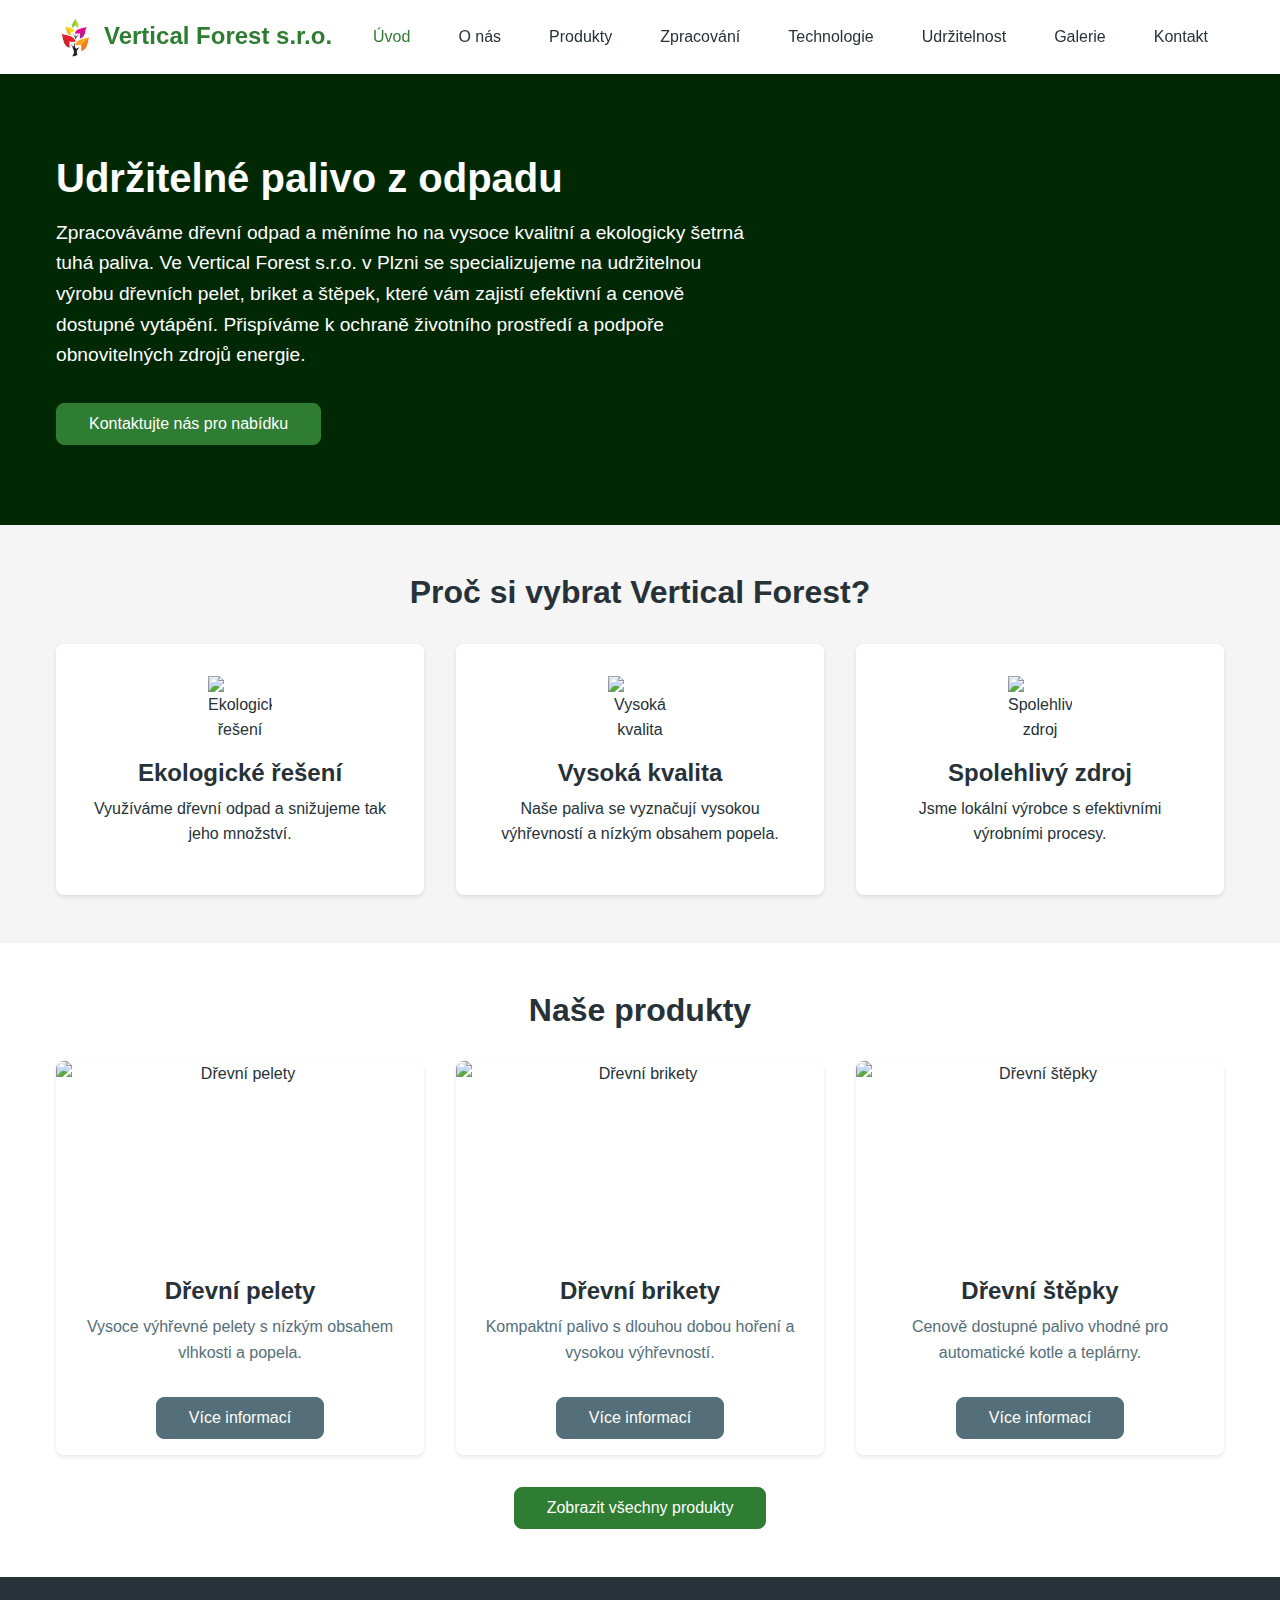
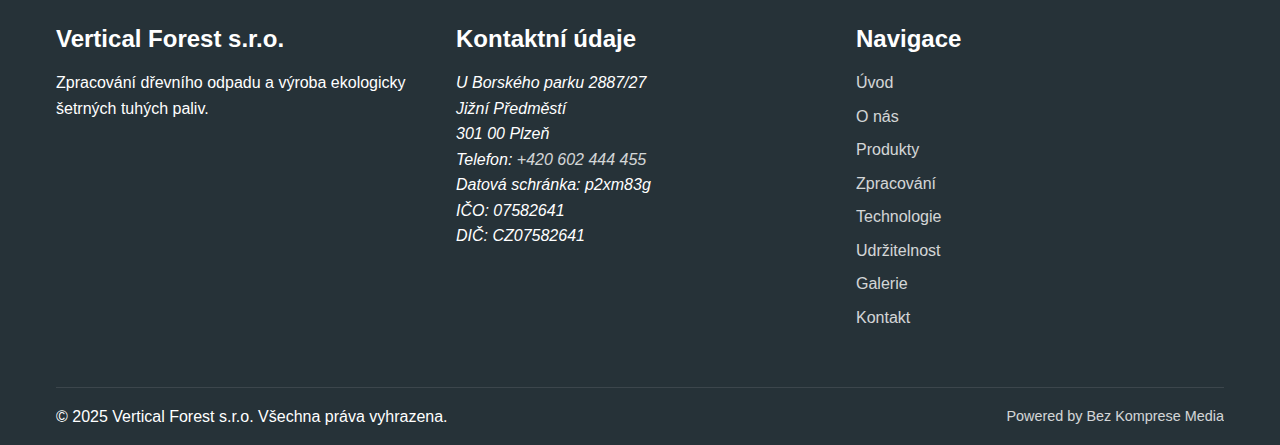
==== index.html @ 7f9a330c "changed the favicon, added ič and dič to footer" ====
<!DOCTYPE html>
<html lang="cs">
<head>
    <meta charset="UTF-8">
    <meta name="viewport" content="width=device-width, initial-scale=1.0">
    <meta name="description" content="Vertical Forest s.r.o. - Udržitelné palivo z odpadu. Specializujeme se na zpracování dřevního odpadu a výrobu vysoce kvalitních a ekologicky šetrných tuhých paliv v Plzni.">
    <meta name="keywords" content="dřevní pelety, dřevní brikety, dřevní štěpky, zpracování dřevního odpadu, ekologické palivo, Plzeň">
    <meta name="author" content="Vertical Forest s.r.o.">
    
    <!-- Open Graph / Facebook -->
    <meta property="og:type" content="website">
    <meta property="og:url" content="https://www.verticalforest.cz/">
    <meta property="og:title" content="Vertical Forest s.r.o. - Udržitelné palivo z odpadu">
    <meta property="og:description" content="Specializujeme se na zpracování dřevního odpadu a výrobu vysoce kvalitních a ekologicky šetrných tuhých paliv v Plzni.">
    <meta property="og:image" content="assets/images/banner.png">

    <!-- Twitter -->
    <meta property="twitter:card" content="summary_large_image">
    <meta property="twitter:url" content="https://www.verticalforest.cz/">
    <meta property="twitter:title" content="Vertical Forest s.r.o. - Udržitelné palivo z odpadu">
    <meta property="twitter:description" content="Specializujeme se na zpracování dřevního odpadu a výrobu vysoce kvalitních a ekologicky šetrných tuhých paliv v Plzni.">
    <meta property="twitter:image" content="assets/images/banner.png">
    
    <title>Vertical Forest s.r.o. - Udržitelné palivo z odpadu</title>
    
    <!-- Favicon -->
    <link rel="icon" href="favicon.ico">
    
    <!-- CSS -->
    <link rel="stylesheet" href="assets/css/normalize.css">
    <link rel="stylesheet" href="assets/css/main.css">
    <link rel="stylesheet" href="assets/css/responsive.css">
    
    <!-- Structured Data / Schema.org -->
    <script type="application/ld+json">
    {
        "@context": "https://schema.org",
        "@type": "Organization",
        "name": "Vertical Forest s.r.o.",
        "url": "https://www.verticalforest.cz",
        "logo": "https://www.verticalforest.cz/assets/images/logo.png",
        "description": "Specializujeme se na zpracování dřevního odpadu a výrobu vysoce kvalitních a ekologicky šetrných tuhých paliv v Plzni.",
        "address": {
            "@type": "PostalAddress",
            "streetAddress": "U Borského parku 2887/27",
            "addressLocality": "Plzeň",
            "addressRegion": "Jižní Předměstí",
            "postalCode": "301 00",
            "addressCountry": "CZ"
        },
        "telephone": "+420602444455",
        "sameAs": [
            "https://www.facebook.com/verticalforest",
            "https://www.linkedin.com/company/vertical-forest"
        ]
    }
    </script>
</head>
<body>
    <header class="site-header">
        <div class="container">
            <div class="logo">
                <a href="index.html">
                    <img src="assets/images/logo.webp" alt="Vertical Forest Logo" class="logo-image">
                    <h1>Vertical Forest s.r.o.</h1>
                </a>
            </div>
            
            <nav class="main-nav">
                <button class="mobile-menu-toggle" aria-label="Otevřít menu">
                    <span class="hamburger-icon"></span>
                </button>
                
                <ul class="nav-list">
                    <li class="nav-item active"><a href="index.html">Úvod</a></li>
                    <li class="nav-item"><a href="about.html">O nás</a></li>
                    <li class="nav-item"><a href="products.html">Produkty</a></li>
                    <li class="nav-item"><a href="processing.html">Zpracování</a></li>
                    <li class="nav-item"><a href="technology.html">Technologie</a></li>
                    <li class="nav-item"><a href="sustainability.html">Udržitelnost</a></li>
                    <li class="nav-item"><a href="gallery.html">Galerie</a></li>
                    <li class="nav-item"><a href="contact.html">Kontakt</a></li>
                </ul>
            </nav>
        </div>
    </header>

    <main>
        <!-- Hero Section -->
        <section class="hero" style="background-image: url('assets/images/banner.svg');">
            <div class="container">
                <div class="hero-content">
                    <h2>Udržitelné palivo z odpadu</h2>
                    <p>Zpracováváme dřevní odpad a měníme ho na vysoce kvalitní a ekologicky šetrná tuhá paliva. Ve Vertical Forest s.r.o. v Plzni se specializujeme na udržitelnou výrobu dřevních pelet, briket a štěpek, které vám zajistí efektivní a cenově dostupné vytápění. Přispíváme k ochraně životního prostředí a podpoře obnovitelných zdrojů energie.</p>
                    <a href="contact.html" class="btn btn-primary">Kontaktujte nás pro nabídku</a>
                </div>
            </div>
        </section>

        <!-- Benefits Section -->
        <section class="benefits">
            <div class="container">
                <h2>Proč si vybrat Vertical Forest?</h2>
                <div class="benefits-grid">
                    <div class="benefit-card">
                        <div class="benefit-icon">
                            <img src="assets/images/icons/eco.svg" alt="Ekologické řešení" width="64" height="64">
                        </div>
                        <h3>Ekologické řešení</h3>
                        <p>Využíváme dřevní odpad a snižujeme tak jeho množství.</p>
                    </div>
                    
                    <div class="benefit-card">
                        <div class="benefit-icon">
                            <img src="assets/images/icons/quality.svg" alt="Vysoká kvalita" width="64" height="64">
                        </div>
                        <h3>Vysoká kvalita</h3>
                        <p>Naše paliva se vyznačují vysokou výhřevností a nízkým obsahem popela.</p>
                    </div>
                    
                    <div class="benefit-card">
                        <div class="benefit-icon">
                            <img src="assets/images/icons/local.svg" alt="Spolehlivý zdroj" width="64" height="64">
                        </div>
                        <h3>Spolehlivý zdroj</h3>
                        <p>Jsme lokální výrobce s efektivními výrobními procesy.</p>
                    </div>
                </div>
            </div>
        </section>

        <!-- Featured Products Section -->
        <section class="featured-products">
            <div class="container">
                <h2>Naše produkty</h2>
                <div class="products-grid">
                    <div class="product-card">
                        <div class="product-image">
                            <img src="assets/images/products/pellets.svg" alt="Dřevní pelety" width="300" height="200">
                        </div>
                        <h3>Dřevní pelety</h3>
                        <p>Vysoce výhřevné pelety s nízkým obsahem vlhkosti a popela.</p>
                        <a href="products.html#pellets" class="btn btn-secondary">Více informací</a>
                    </div>
                    
                    <div class="product-card">
                        <div class="product-image">
                            <img src="assets/images/products/briquettes.svg" alt="Dřevní brikety" width="300" height="200">
                        </div>
                        <h3>Dřevní brikety</h3>
                        <p>Kompaktní palivo s dlouhou dobou hoření a vysokou výhřevností.</p>
                        <a href="products.html#briquettes" class="btn btn-secondary">Více informací</a>
                    </div>
                    
                    <div class="product-card">
                        <div class="product-image">
                            <img src="assets/images/products/chips.svg" alt="Dřevní štěpky" width="300" height="200">
                        </div>
                        <h3>Dřevní štěpky</h3>
                        <p>Cenově dostupné palivo vhodné pro automatické kotle a teplárny.</p>
                        <a href="products.html#chips" class="btn btn-secondary">Více informací</a>
                    </div>
                </div>
                <div class="text-center">
                    <a href="products.html" class="btn btn-primary">Zobrazit všechny produkty</a>
                </div>
            </div>
        </section>
    </main>

    <footer class="site-footer">
        <div class="container">
            <div class="footer-grid">
                <div class="footer-info">
                    <h3>Vertical Forest s.r.o.</h3>
                    <p>Zpracování dřevního odpadu a výroba ekologicky šetrných tuhých paliv.</p>
                </div>
                
                <div class="footer-contact">
                    <h3>Kontaktní údaje</h3>
                    <address>
                        U Borského parku 2887/27<br>
                        Jižní Předměstí<br>
                        301 00 Plzeň<br>
                        Telefon: <a href="tel:+420602444455">+420 602 444 455</a><br>
                        Datová schránka: p2xm83g<br>
                        IČO: 07582641<br>
                        DIČ: CZ07582641
                    </address>
                </div>
                
                <div class="footer-nav">
                    <h3>Navigace</h3>
                    <ul>
                        <li><a href="index.html">Úvod</a></li>
                        <li><a href="about.html">O nás</a></li>
                        <li><a href="products.html">Produkty</a></li>
                        <li><a href="processing.html">Zpracování</a></li>
                        <li><a href="technology.html">Technologie</a></li>
                        <li><a href="sustainability.html">Udržitelnost</a></li>
                        <li><a href="gallery.html">Galerie</a></li>
                        <li><a href="contact.html">Kontakt</a></li>
                    </ul>
                </div>
            </div>
            
            <div class="footer-bottom">
                <p>&copy; 2025 Vertical Forest s.r.o. Všechna práva vyhrazena.</p>
                <div class="footer-legal">
                    <a href="https://www.bezkompresemedia.cz">Powered by Bez Komprese Media</a>
                </div>
            </div>
        </div>
    </footer>

    <!-- JavaScript -->
    <script src="assets/js/main.js" defer></script>
</body>
</html>
---- assets/css/main.css ----
/* 
 * Vertical Forest s.r.o. - Main Stylesheet
 * This file contains the main styles for the Vertical Forest website
 */

/* ===== CSS Variables ===== */
:root {
    /* Color Palette - Natural greens with industrial accents */
    --color-primary: #2e7d32;       /* Dark green - primary brand color */
    --color-primary-light: #60ad5e; /* Light green - secondary brand color */
    --color-primary-dark: #005005;  /* Very dark green - for emphasis */
    
    --color-secondary: #546e7a;     /* Blue-gray - industrial accent */
    --color-secondary-light: #819ca9; /* Light blue-gray */
    --color-secondary-dark: #29434e; /* Dark blue-gray */
    
    --color-text: #263238;          /* Very dark blue-gray for main text */
    --color-text-light: #546e7a;    /* Lighter text for less emphasis */
    --color-text-inverse: #ffffff;  /* White text for dark backgrounds */
    
    --color-background: #ffffff;    /* White background */
    --color-background-alt: #f5f5f5; /* Light gray alternative background */
    --color-background-dark: #263238; /* Dark background for footer */
    
    --color-border: #e0e0e0;        /* Light gray for borders */
    --color-success: #4caf50;       /* Green for success messages */
    --color-warning: #ff9800;       /* Orange for warnings */
    --color-error: #f44336;         /* Red for errors */
    
    /* Typography */
    --font-primary: 'Roboto', 'Segoe UI', 'Helvetica Neue', Arial, sans-serif;
    --font-secondary: 'Montserrat', 'Segoe UI', 'Helvetica Neue', Arial, sans-serif;
    --font-size-base: 16px;
    --line-height-base: 1.6;
    
    /* Spacing */
    --spacing-xs: 0.25rem;  /* 4px */
    --spacing-sm: 0.5rem;   /* 8px */
    --spacing-md: 1rem;     /* 16px */
    --spacing-lg: 2rem;     /* 32px */
    --spacing-xl: 3rem;     /* 48px */
    --spacing-xxl: 5rem;    /* 80px */
    
    /* Container widths */
    --container-max-width: 1200px;
    --container-padding: var(--spacing-md);
    
    /* Border radius */
    --border-radius-sm: 4px;
    --border-radius-md: 8px;
    --border-radius-lg: 12px;
    
    /* Transitions */
    --transition-fast: 0.2s ease;
    --transition-medium: 0.3s ease;
    --transition-slow: 0.5s ease;
    
    /* Shadows */
    --shadow-sm: 0 2px 4px rgba(0, 0, 0, 0.1);
    --shadow-md: 0 4px 8px rgba(0, 0, 0, 0.1);
    --shadow-lg: 0 8px 16px rgba(0, 0, 0, 0.1);
}

/* ===== Base Styles ===== */
*, *::before, *::after {
    box-sizing: border-box;
}

html {
    font-size: var(--font-size-base);
    scroll-behavior: smooth;
}

body {
    font-family: var(--font-primary);
    line-height: var(--line-height-base);
    color: var(--color-text);
    background-color: var(--color-background);
    margin: 0;
    padding: 0;
    overflow-x: hidden;
}

h1, h2, h3, h4, h5, h6 {
    font-family: var(--font-secondary);
    margin-top: 0;
    line-height: 1.2;
    color: var(--color-text);
    font-weight: 700;
}

h1 {
    font-size: 2.5rem;
    margin-bottom: var(--spacing-lg);
}

h2 {
    font-size: 2rem;
    margin-bottom: var(--spacing-md);
}

h3 {
    font-size: 1.5rem;
    margin-bottom: var(--spacing-sm);
}

h4 {
    font-size: 1.25rem;
    margin-bottom: var(--spacing-sm);
}

p {
    margin-top: 0;
    margin-bottom: var(--spacing-md);
}

a {
    color: var(--color-primary);
    text-decoration: none;
    transition: color var(--transition-fast);
}

a:hover, a:focus {
    color: var(--color-primary-dark);
    text-decoration: underline;
}

img {
    max-width: 100%;
    height: auto;
    display: block;
}

/* ===== Layout ===== */
.container {
    width: 100%;
    max-width: var(--container-max-width);
    margin: 0 auto;
    padding: 0 var(--container-padding);
}

section {
    padding: var(--spacing-xl) 0;
}

.text-center {
    text-align: center;
}

/* ===== Header & Navigation ===== */
.site-header {
    background-color: var(--color-background);
    box-shadow: var(--shadow-sm);
    position: sticky;
    top: 0;
    z-index: 100;
    padding: var(--spacing-md) 0;
}

.site-header .container {
    display: flex;
    justify-content: space-between;
    align-items: center;
}

.logo a {
    display: flex;
    align-items: center;
    text-decoration: none;
}

.logo-image {
    height: 40px;
    width: auto;
    margin-right: var(--spacing-sm);
}

.logo h1 {
    font-size: 1.5rem;
    margin: 0;
    color: var(--color-primary);
}

.main-nav {
    display: flex;
    align-items: center;
}

.nav-list {
    display: flex;
    list-style: none;
    margin: 0;
    padding: 0;
}

.nav-item {
    margin-left: var(--spacing-md);
}

.nav-item a {
    display: block;
    padding: var(--spacing-sm) var(--spacing-md);
    color: var(--color-text);
    font-weight: 500;
    transition: color var(--transition-fast);
}

.nav-item a:hover,
.nav-item a:focus,
.nav-item.active a {
    color: var(--color-primary);
    text-decoration: none;
}

.mobile-menu-toggle {
    display: none;
    background: none;
    border: none;
    cursor: pointer;
    padding: var(--spacing-sm);
}

.hamburger-icon {
    display: block;
    width: 24px;
    height: 2px;
    background-color: var(--color-text);
    position: relative;
    transition: background-color var(--transition-fast);
}

.hamburger-icon::before,
.hamburger-icon::after {
    content: '';
    position: absolute;
    width: 100%;
    height: 100%;
    background-color: var(--color-text);
    transition: transform var(--transition-medium);
}

.hamburger-icon::before {
    top: -6px;
}

.hamburger-icon::after {
    bottom: -6px;
}

/* ===== Hero Section ===== */
.hero {
    background-color: var(--color-primary-dark);
    color: var(--color-text-inverse);
    padding: var(--spacing-xxl) 0;
    background-image: url('../images/banner.png');
    background-size: cover;
    background-position: center;
    position: relative;
}

.hero::before {
    content: '';
    position: absolute;
    top: 0;
    left: 0;
    right: 0;
    bottom: 0;
    background-color: rgba(0, 0, 0, 0.5);
    z-index: 1;
}

.hero .container {
    position: relative;
    z-index: 2;
}

.hero-content {
    max-width: 700px;
}

.hero h2 {
    color: var(--color-text-inverse);
    font-size: 2.5rem;
    margin-bottom: var(--spacing-md);
}

.hero p {
    font-size: 1.2rem;
    margin-bottom: var(--spacing-lg);
}

/* ===== Buttons ===== */
.btn {
    display: inline-block;
    font-weight: 500;
    text-align: center;
    white-space: nowrap;
    vertical-align: middle;
    user-select: none;
    border: 1px solid transparent;
    padding: var(--spacing-sm) var(--spacing-lg);
    font-size: 1rem;
    line-height: 1.5;
    border-radius: var(--border-radius-md);
    transition: all var(--transition-fast);
    cursor: pointer;
}

.btn-primary {
    background-color: var(--color-primary);
    color: var(--color-text-inverse);
    border-color: var(--color-primary);
}

.btn-primary:hover, .btn-primary:focus {
    background-color: var(--color-primary-dark);
    border-color: var(--color-primary-dark);
    color: var(--color-text-inverse);
    text-decoration: none;
}

.btn-secondary {
    background-color: var(--color-secondary);
    color: var(--color-text-inverse);
    border-color: var(--color-secondary);
}

.btn-secondary:hover, .btn-secondary:focus {
    background-color: var(--color-secondary-dark);
    border-color: var(--color-secondary-dark);
    color: var(--color-text-inverse);
    text-decoration: none;
}

/* ===== Benefits Section ===== */
.benefits {
    background-color: var(--color-background-alt);
    text-align: center;
}

.benefits-grid {
    display: grid;
    grid-template-columns: repeat(auto-fit, minmax(300px, 1fr));
    gap: var(--spacing-lg);
    margin-top: var(--spacing-lg);
}

.benefit-card {
    background-color: var(--color-background);
    border-radius: var(--border-radius-md);
    padding: var(--spacing-lg);
    box-shadow: var(--shadow-sm);
    transition: transform var(--transition-medium), box-shadow var(--transition-medium);
}

.benefit-card:hover {
    transform: translateY(-5px);
    box-shadow: var(--shadow-md);
}

.benefit-icon {
    margin-bottom: var(--spacing-md);
}

.benefit-icon img {
    margin: 0 auto;
}

/* ===== Products Section ===== */
.featured-products {
    text-align: center;
}

.products-grid {
    display: grid;
    grid-template-columns: repeat(auto-fit, minmax(300px, 1fr));
    gap: var(--spacing-lg);
    margin: var(--spacing-lg) 0;
}

.product-card {
    background-color: var(--color-background);
    border-radius: var(--border-radius-md);
    overflow: hidden;
    box-shadow: var(--shadow-sm);
    transition: transform var(--transition-medium), box-shadow var(--transition-medium);
}

.product-card:hover {
    transform: translateY(-5px);
    box-shadow: var(--shadow-md);
}

.product-image {
    height: 200px;
    overflow: hidden;
}

.product-image img {
    width: 100%;
    height: 100%;
    object-fit: cover;
    transition: transform var(--transition-medium);
}

.product-card:hover .product-image img {
    transform: scale(1.05);
}

.product-card h3 {
    margin-top: var(--spacing-md);
    padding: 0 var(--spacing-md);
}

.product-card p {
    padding: 0 var(--spacing-md);
    color: var(--color-text-light);
}

.product-card .btn {
    margin: var(--spacing-md);
}

/* ===== Footer ===== */
.site-footer {
    background-color: var(--color-background-dark);
    color: var(--color-text-inverse);
    padding: var(--spacing-xl) 0 var(--spacing-md);
}

.footer-grid {
    display: grid;
    grid-template-columns: repeat(auto-fit, minmax(250px, 1fr));
    gap: var(--spacing-lg);
    margin-bottom: var(--spacing-xl);
}

.footer-info h3,
.footer-contact h3,
.footer-nav h3 {
    color: var(--color-text-inverse);
    margin-bottom: var(--spacing-md);
}

.footer-nav ul {
    list-style: none;
    padding: 0;
    margin: 0;
}

.footer-nav li {
    margin-bottom: var(--spacing-sm);
}

.footer-nav a,
.footer-contact a {
    color: var(--color-text-inverse);
    opacity: 0.8;
    transition: opacity var(--transition-fast);
}

.footer-nav a:hover,
.footer-contact a:hover {
    opacity: 1;
    text-decoration: none;
}

.footer-bottom {
    border-top: 1px solid rgba(255, 255, 255, 0.1);
    padding-top: var(--spacing-md);
    display: flex;
    justify-content: space-between;
    align-items: center;
    flex-wrap: wrap;
}

.footer-bottom p {
    margin: 0;
}

.footer-legal {
    display: flex;
}

.footer-legal a {
    color: var(--color-text-inverse);
    opacity: 0.8;
    margin-left: var(--spacing-md);
    font-size: 0.9rem;
}

.footer-legal a:hover {
    opacity: 1;
}

/* ===== Utility Classes ===== */
.mt-0 { margin-top: 0; }
.mb-0 { margin-bottom: 0; }
.mt-1 { margin-top: var(--spacing-sm); }
.mb-1 { margin-bottom: var(--spacing-sm); }
.mt-2 { margin-top: var(--spacing-md); }
.mb-2 { margin-bottom: var(--spacing-md); }
.mt-3 { margin-top: var(--spacing-lg); }
.mb-3 { margin-bottom: var(--spacing-lg); }
.mt-4 { margin-top: var(--spacing-xl); }
.mb-4 { margin-bottom: var(--spacing-xl); }

.pt-0 { padding-top: 0; }
.pb-0 { padding-bottom: 0; }
.pt-1 { padding-top: var(--spacing-sm); }
.pb-1 { padding-bottom: var(--spacing-sm); }
.pt-2 { padding-top: var(--spacing-md); }
.pb-2 { padding-bottom: var(--spacing-md); }
.pt-3 { padding-top: var(--spacing-lg); }
.pb-3 { padding-bottom: var(--spacing-lg); }
.pt-4 { padding-top: var(--spacing-xl); }
.pb-4 { padding-bottom: var(--spacing-xl); }

.text-primary { color: var(--color-primary); }
.text-secondary { color: var(--color-secondary); }
.text-light { color: var(--color-text-light); }
.text-white { color: var(--color-text-inverse); }

.bg-primary { background-color: var(--color-primary); }
.bg-secondary { background-color: var(--color-secondary); }
.bg-light { background-color: var(--color-background-alt); }
.bg-dark { background-color: var(--color-background-dark); }

.d-none { display: none; }
.d-block { display: block; }
.d-flex { display: flex; }

.justify-center { justify-content: center; }
.justify-between { justify-content: space-between; }
.align-center { align-items: center; }

.w-100 { width: 100%; }
.h-100 { height: 100%; }
---- assets/css/responsive.css ----
/* 
 * Vertical Forest s.r.o. - Responsive Stylesheet
 * This file contains the responsive styles for the Vertical Forest website
 */

/* ===== Media Queries ===== */

/* Extra small devices (phones, 576px and down) */
@media (max-width: 576px) {
    :root {
        --font-size-base: 14px;
    }
    
    .logo-image {
        height: 24px;
    }
    
    h1 {
        font-size: 2rem;
    }
    
    h2 {
        font-size: 1.75rem;
    }
    
    h3 {
        font-size: 1.25rem;
    }
    
    section {
        padding: var(--spacing-lg) 0;
    }
    
    .hero {
        padding: var(--spacing-xl) 0;
    }
    
    .hero h2 {
        font-size: 2rem;
    }
    
    .hero p {
        font-size: 1rem;
    }
    
    .benefits-grid,
    .products-grid,
    .footer-grid {
        grid-template-columns: 1fr;
        gap: var(--spacing-md);
    }
    
    .footer-bottom {
        flex-direction: column;
        align-items: flex-start;
    }
    
    .footer-legal {
        margin-top: var(--spacing-sm);
        flex-direction: column;
    }
    
    .footer-legal a {
        margin-left: 0;
        margin-top: var(--spacing-sm);
    }
}

/* Small devices (landscape phones, 576px and up) */
@media (min-width: 576px) and (max-width: 767.98px) {
    .benefits-grid,
    .products-grid {
        grid-template-columns: repeat(2, 1fr);
    }
    
    .footer-grid {
        grid-template-columns: repeat(2, 1fr);
    }
}

/* Medium devices (tablets, 768px and up) */
@media (min-width: 768px) and (max-width: 991.98px) {
    .benefits-grid,
    .products-grid {
        grid-template-columns: repeat(2, 1fr);
    }
}

/* Large devices (desktops, 992px and up) */
@media (min-width: 992px) {
    /* Styles for large devices remain the same as base styles */
}

/* Mobile Navigation */
@media (max-width: 991.98px) {
    .mobile-menu-toggle {
        display: block;
    }
    
    .logo-image {
        height: 32px;
    }
    
    .nav-list {
        position: fixed;
        top: 0;
        right: -100%;
        width: 80%;
        max-width: 300px;
        height: 100vh;
        background-color: var(--color-background);
        flex-direction: column;
        padding: var(--spacing-xl) var(--spacing-lg);
        box-shadow: var(--shadow-lg);
        transition: right var(--transition-medium);
        z-index: 1000;
    }
    
    .nav-list.active {
        right: 0;
    }
    
    .nav-item {
        margin: 0 0 var(--spacing-md) 0;
    }
    
    .nav-item a {
        padding: var(--spacing-sm) 0;
        font-size: 1.1rem;
    }
    
    .mobile-menu-toggle.active .hamburger-icon {
        background-color: transparent;
    }
    
    .mobile-menu-toggle.active .hamburger-icon::before {
        transform: rotate(45deg);
        top: 0;
    }
    
    .mobile-menu-toggle.active .hamburger-icon::after {
        transform: rotate(-45deg);
        bottom: 0;
    }
    
    body.menu-open {
        overflow: hidden;
    }
    
    .menu-overlay {
        display: none;
        position: fixed;
        top: 0;
        left: 0;
        width: 100%;
        height: 100%;
        background-color: rgba(0, 0, 0, 0.5);
        z-index: 999;
    }
    
    .menu-overlay.active {
        display: block;
    }
}

/* Responsive Images */
@media (max-width: 767.98px) {
    .product-image {
        height: 180px;
    }
}

/* Print Styles */
@media print {
    .site-header,
    .site-footer,
    .btn {
        display: none;
    }
    
    body {
        font-size: 12pt;
        line-height: 1.4;
        color: #000;
        background: #fff;
    }
    
    a {
        color: #000;
        text-decoration: underline;
    }
    
    h1, h2, h3, h4, h5, h6 {
        page-break-after: avoid;
        page-break-inside: avoid;
    }
    
    img {
        max-width: 100% !important;
        page-break-inside: avoid;
    }
    
    .container {
        max-width: 100%;
        padding: 0;
    }
    
    .hero {
        padding: 1cm 0;
        background-image: none;
        color: #000;
    }
    
    .hero::before {
        display: none;
    }
    
    .hero h2 {
        color: #000;
    }
    
    table {
        page-break-inside: avoid;
    }
    
    tr {
        page-break-inside: avoid;
        page-break-after: auto;
    }
    
    thead {
        display: table-header-group;
    }
    
    tfoot {
        display: table-footer-group;
    }
}

/* High-DPI Screens */
@media (-webkit-min-device-pixel-ratio: 2), (min-resolution: 192dpi) {
    /* Provide higher resolution images if needed */
}

/* Dark Mode Support (if user has dark mode enabled) */
@media (prefers-color-scheme: dark) {
    /* We're not implementing dark mode by default, but this is where it would go */
    /* Uncomment to enable
    :root {
        --color-background: #121212;
        --color-background-alt: #1e1e1e;
        --color-text: #e0e0e0;
        --color-text-light: #a0a0a0;
        --color-border: #333333;
    }
    */
}

/* Reduced Motion (accessibility) */
@media (prefers-reduced-motion: reduce) {
    * {
        animation-duration: 0.01ms !important;
        animation-iteration-count: 1 !important;
        transition-duration: 0.01ms !important;
        scroll-behavior: auto !important;
    }
}
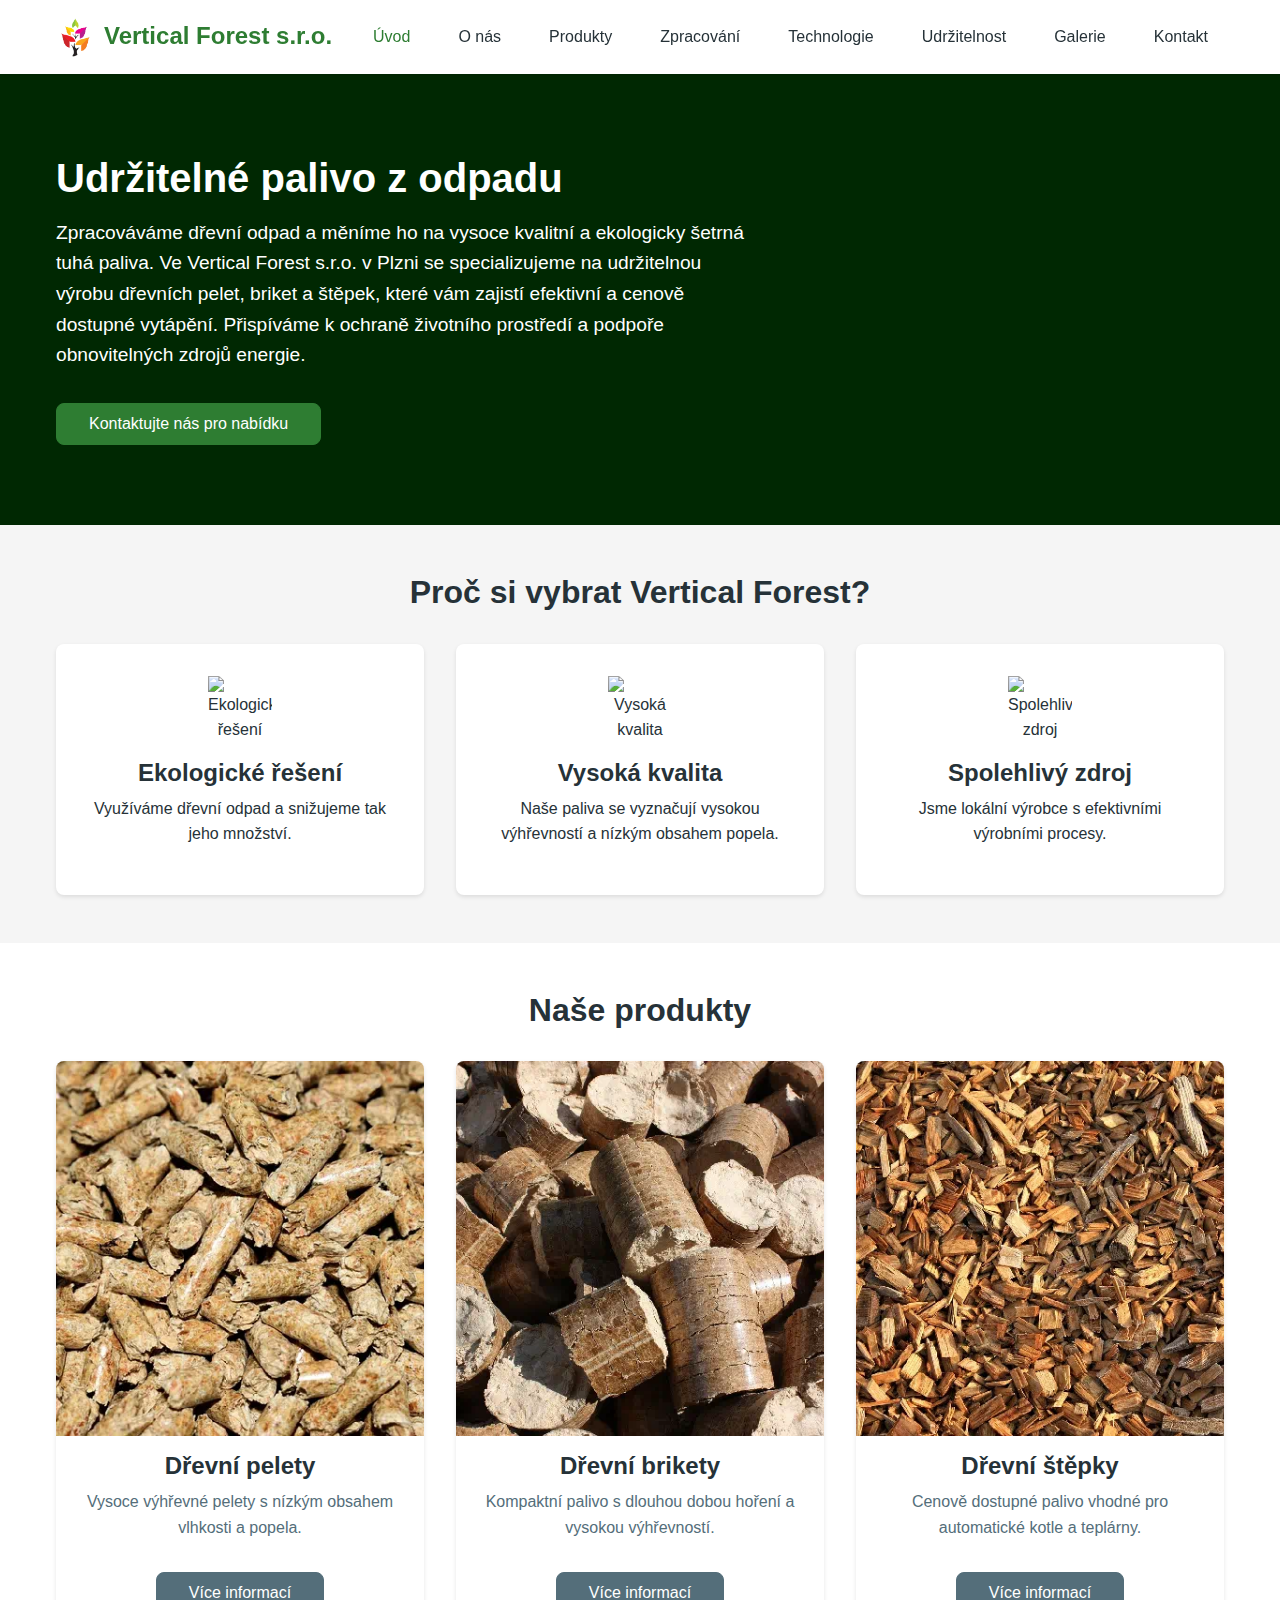
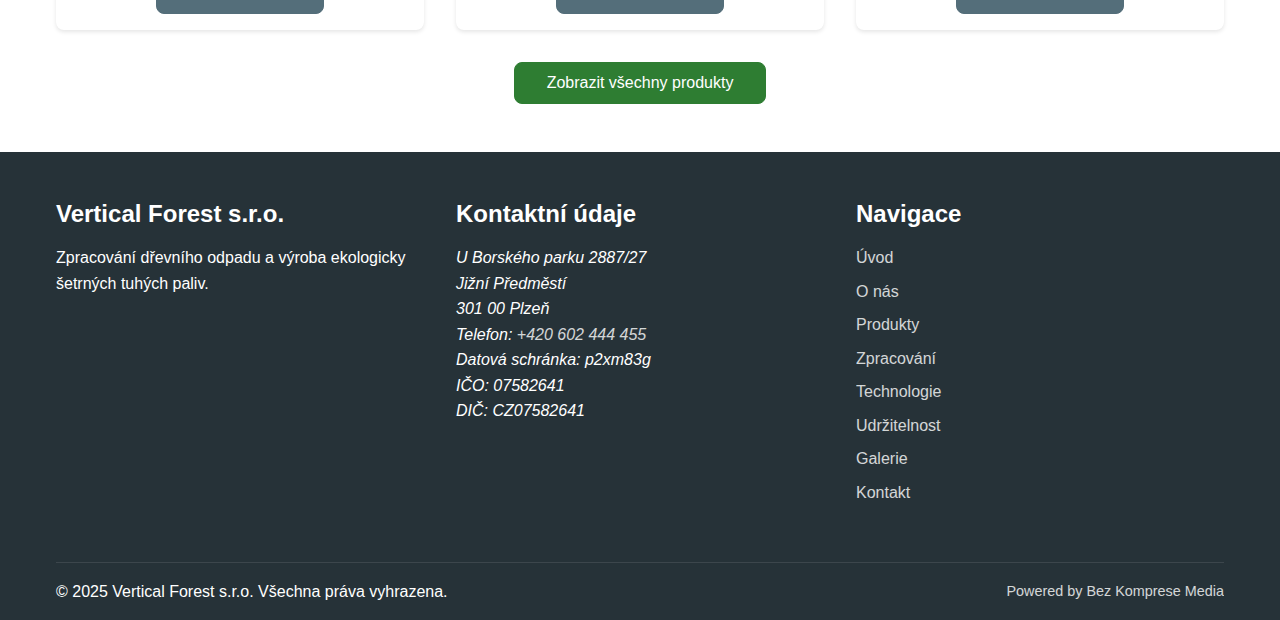
==== commit e76a6d7c: "added images and changed them in html" ====
--- a/index.html
+++ b/index.html
@@ -136,7 +136,7 @@
                 <div class="products-grid">
                     <div class="product-card">
                         <div class="product-image">
-                            <img src="assets/images/products/pellets.svg" alt="Dřevní pelety" width="300" height="200">
+                            <img src="assets/images/products/pelety_600.webp" alt="Dřevní pelety" width="300" height="200">
                         </div>
                         <h3>Dřevní pelety</h3>
                         <p>Vysoce výhřevné pelety s nízkým obsahem vlhkosti a popela.</p>
@@ -145,7 +145,7 @@
                     
                     <div class="product-card">
                         <div class="product-image">
-                            <img src="assets/images/products/briquettes.svg" alt="Dřevní brikety" width="300" height="200">
+                            <img src="assets/images/products/brikety_600.webp" alt="Dřevní brikety" width="300" height="200">
                         </div>
                         <h3>Dřevní brikety</h3>
                         <p>Kompaktní palivo s dlouhou dobou hoření a vysokou výhřevností.</p>
@@ -154,7 +154,7 @@
                     
                     <div class="product-card">
                         <div class="product-image">
-                            <img src="assets/images/products/chips.svg" alt="Dřevní štěpky" width="300" height="200">
+                            <img src="assets/images/products/stepky_600.webp" alt="Dřevní štěpky" width="300" height="200">
                         </div>
                         <h3>Dřevní štěpky</h3>
                         <p>Cenově dostupné palivo vhodné pro automatické kotle a teplárny.</p>
--- a/assets/css/main.css
+++ b/assets/css/main.css
@@ -392,7 +392,7 @@
 }
 
 .product-image {
-    height: 200px;
+    height: 375px;
     overflow: hidden;
 }
 
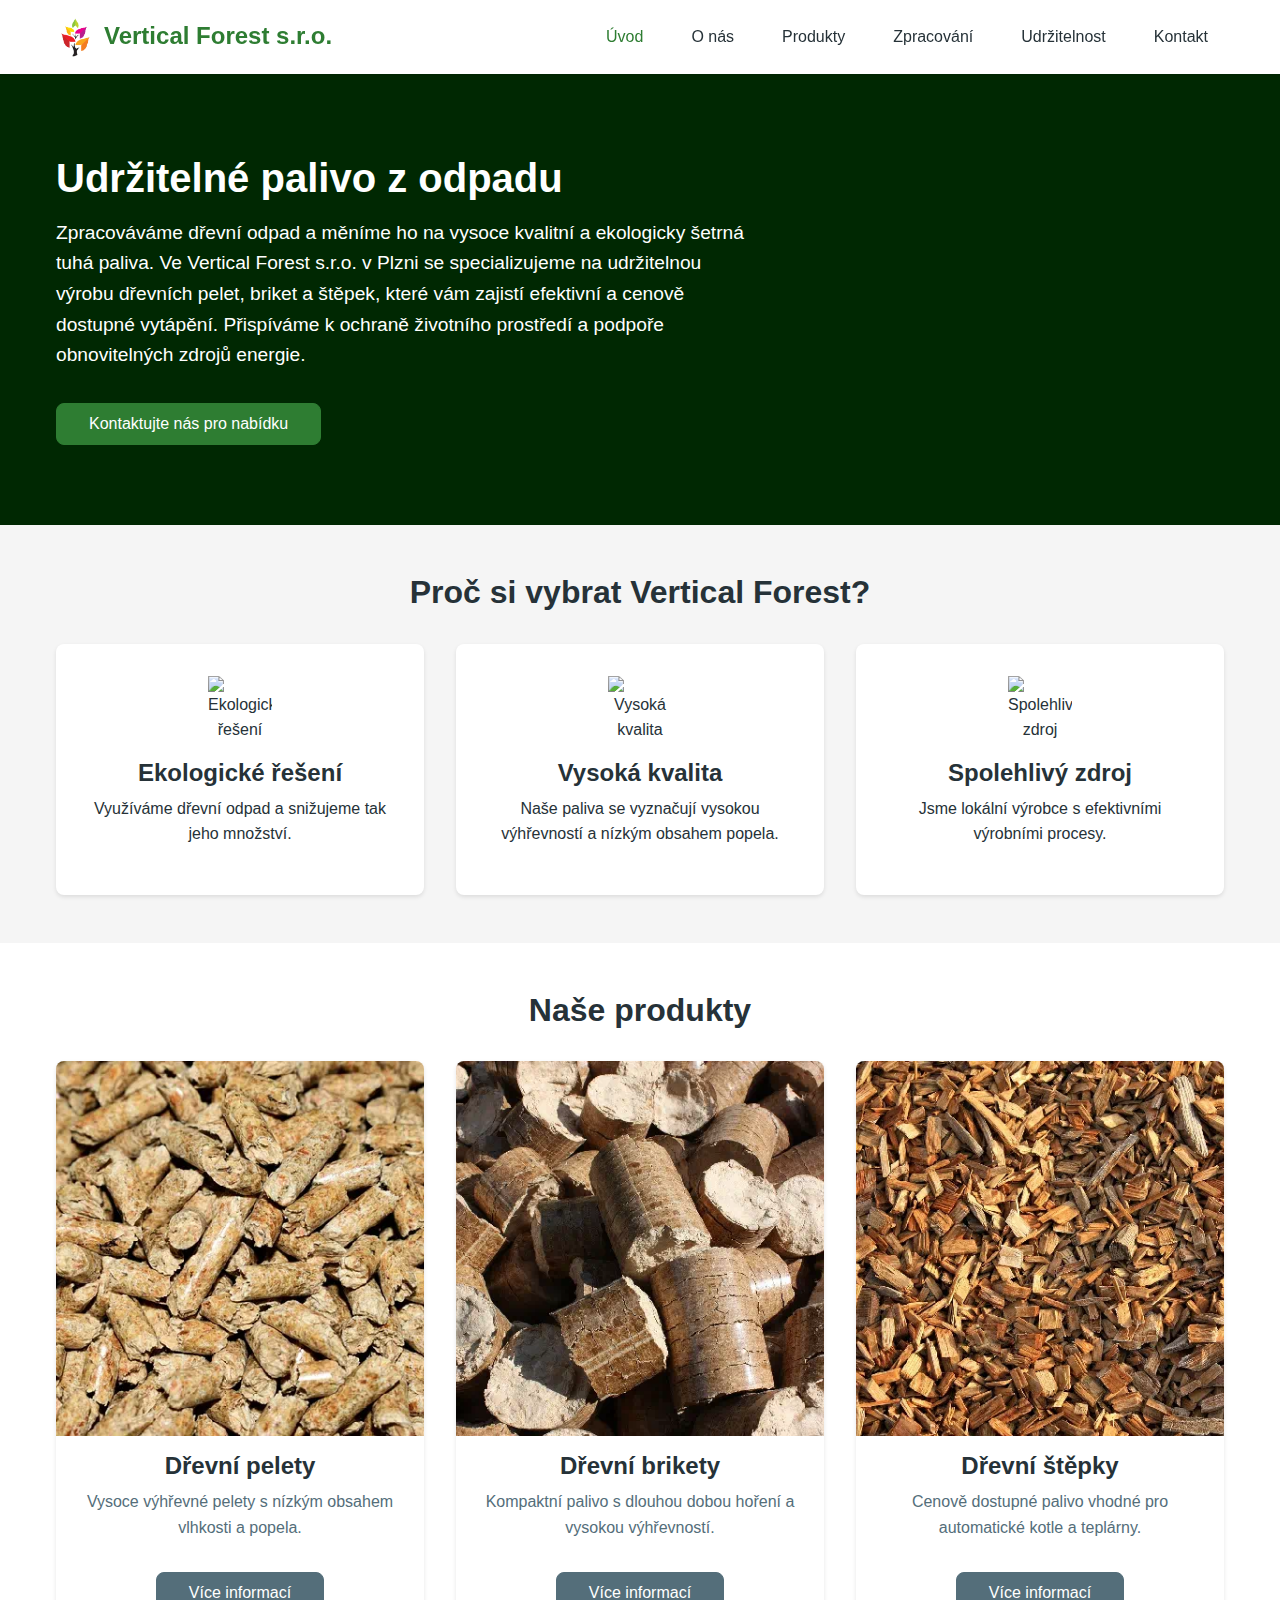
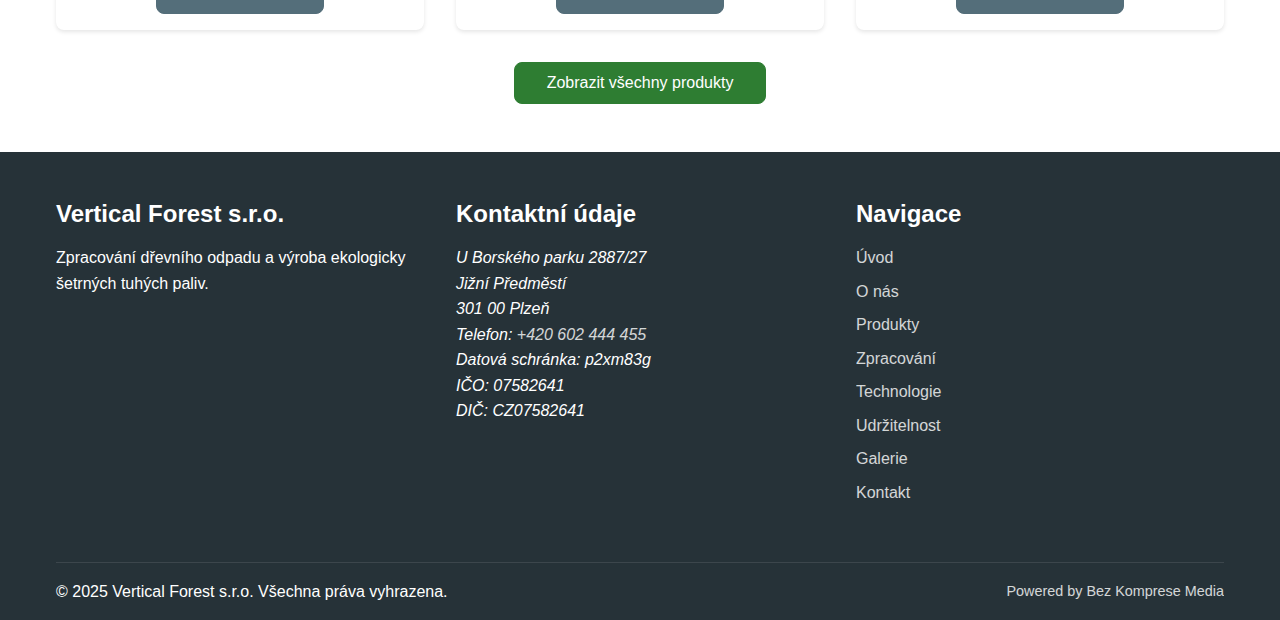
==== commit 58566017: "deleted gallery, technology and fixed about in menu" ====
--- a/index.html
+++ b/index.html
@@ -73,12 +73,10 @@
                 
                 <ul class="nav-list">
                     <li class="nav-item active"><a href="index.html">Úvod</a></li>
-                    <li class="nav-item"><a href="about.html">O nás</a></li>
+                    <li class="nav-item"><a href="about.html">O&nbsp;nás</a></li>
                     <li class="nav-item"><a href="products.html">Produkty</a></li>
                     <li class="nav-item"><a href="processing.html">Zpracování</a></li>
-                    <li class="nav-item"><a href="technology.html">Technologie</a></li>
                     <li class="nav-item"><a href="sustainability.html">Udržitelnost</a></li>
-                    <li class="nav-item"><a href="gallery.html">Galerie</a></li>
                     <li class="nav-item"><a href="contact.html">Kontakt</a></li>
                 </ul>
             </nav>
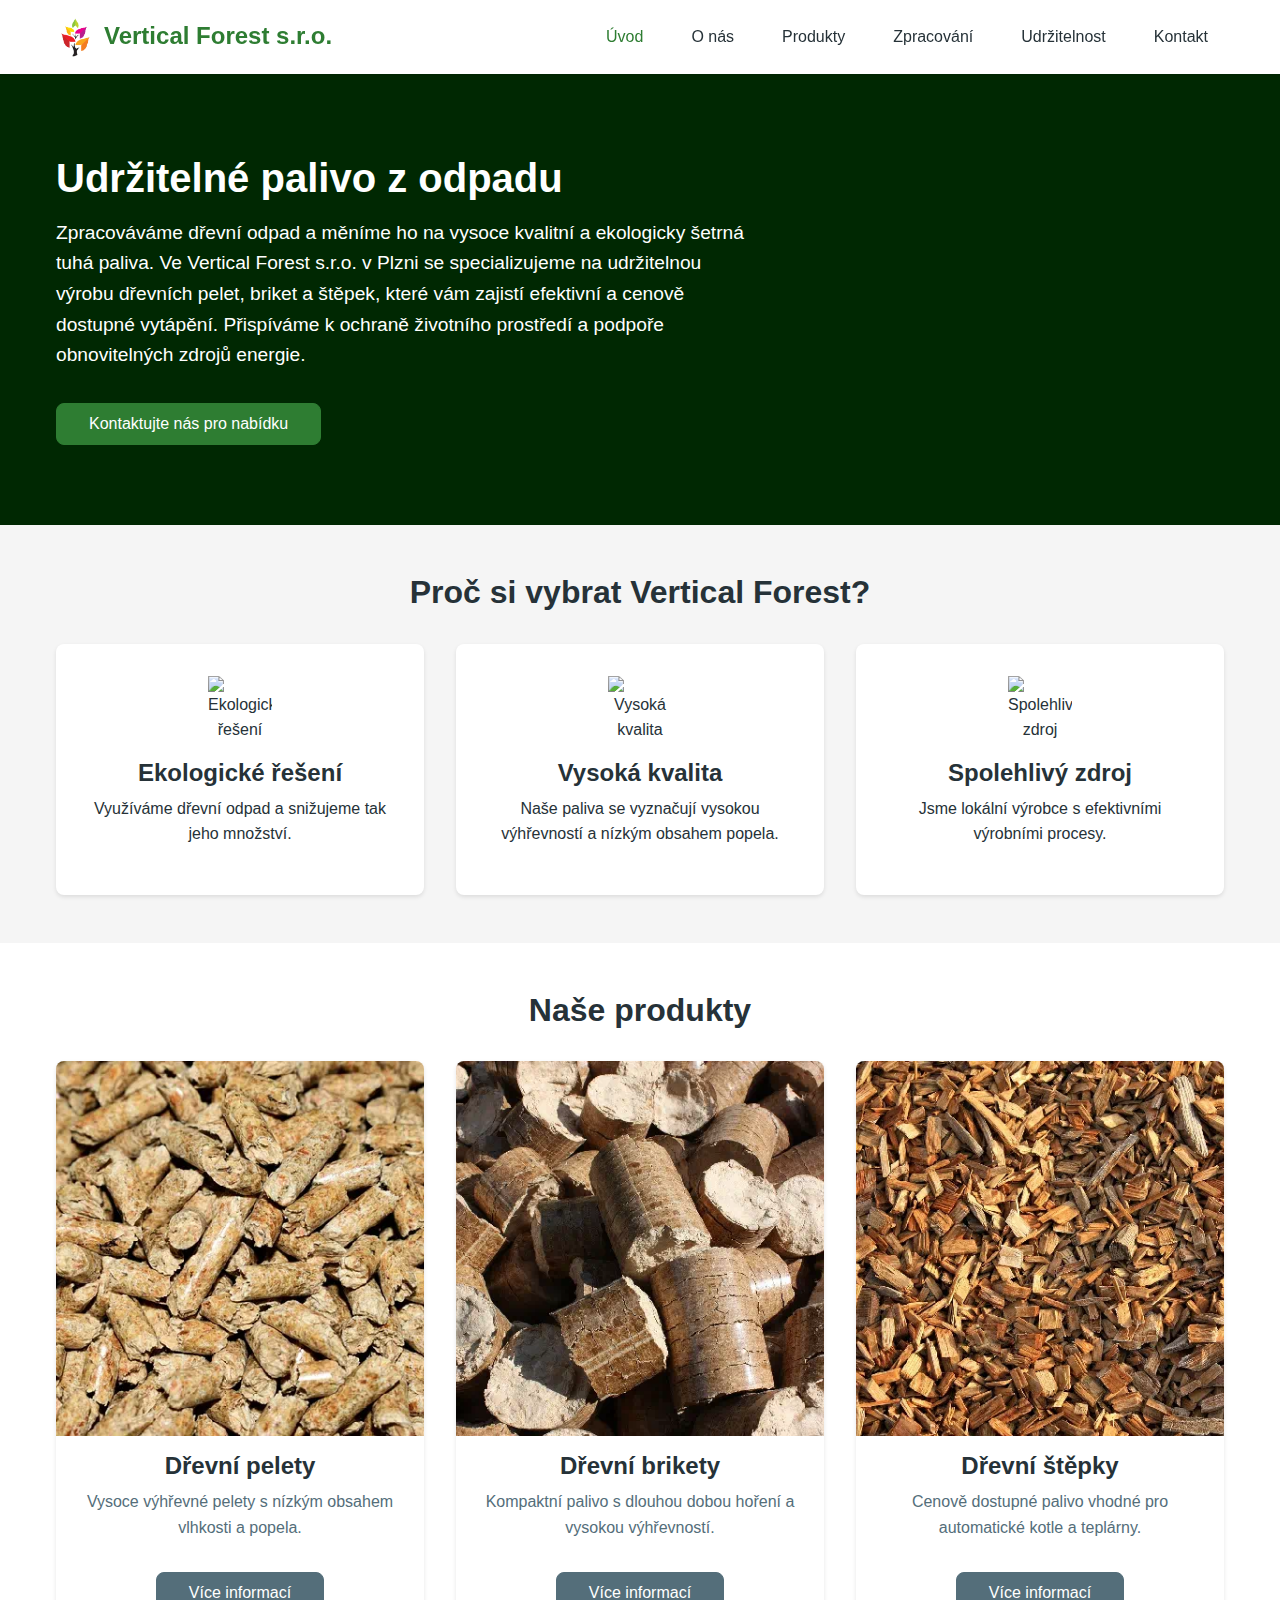
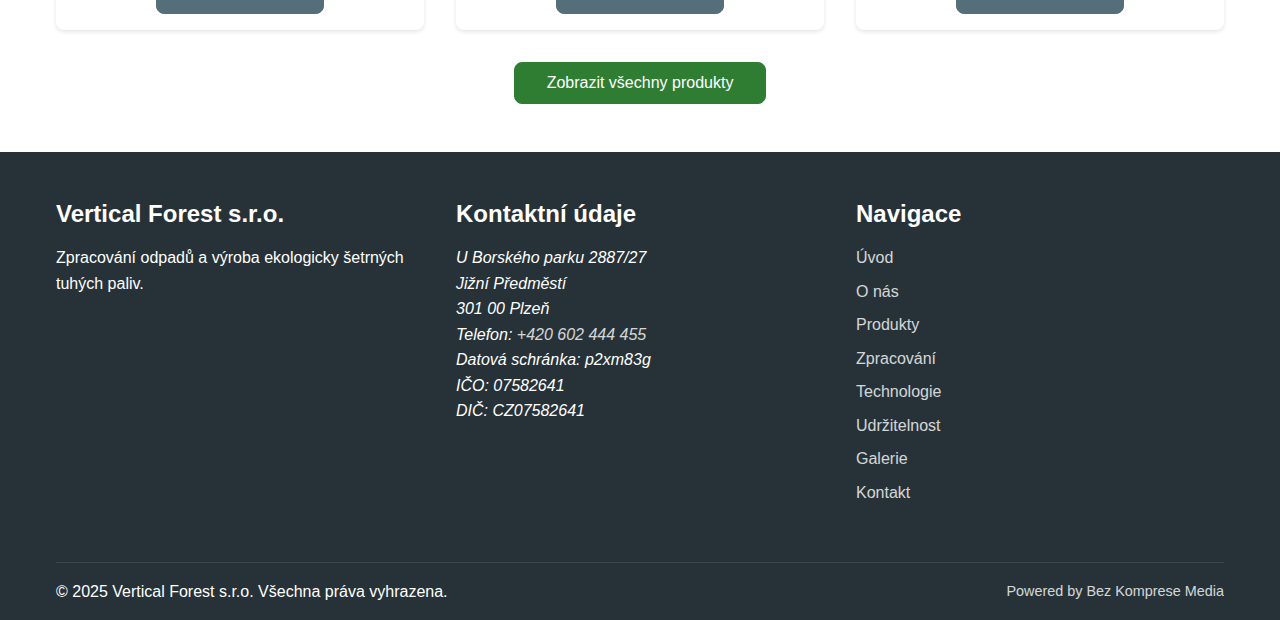
==== commit 34e3febc: "Changed some words" ====
--- a/index.html
+++ b/index.html
@@ -171,7 +171,7 @@
             <div class="footer-grid">
                 <div class="footer-info">
                     <h3>Vertical Forest s.r.o.</h3>
-                    <p>Zpracování dřevního odpadu a výroba ekologicky šetrných tuhých paliv.</p>
+                    <p>Zpracování odpadů a výroba ekologicky šetrných tuhých paliv.</p>
                 </div>
                 
                 <div class="footer-contact">
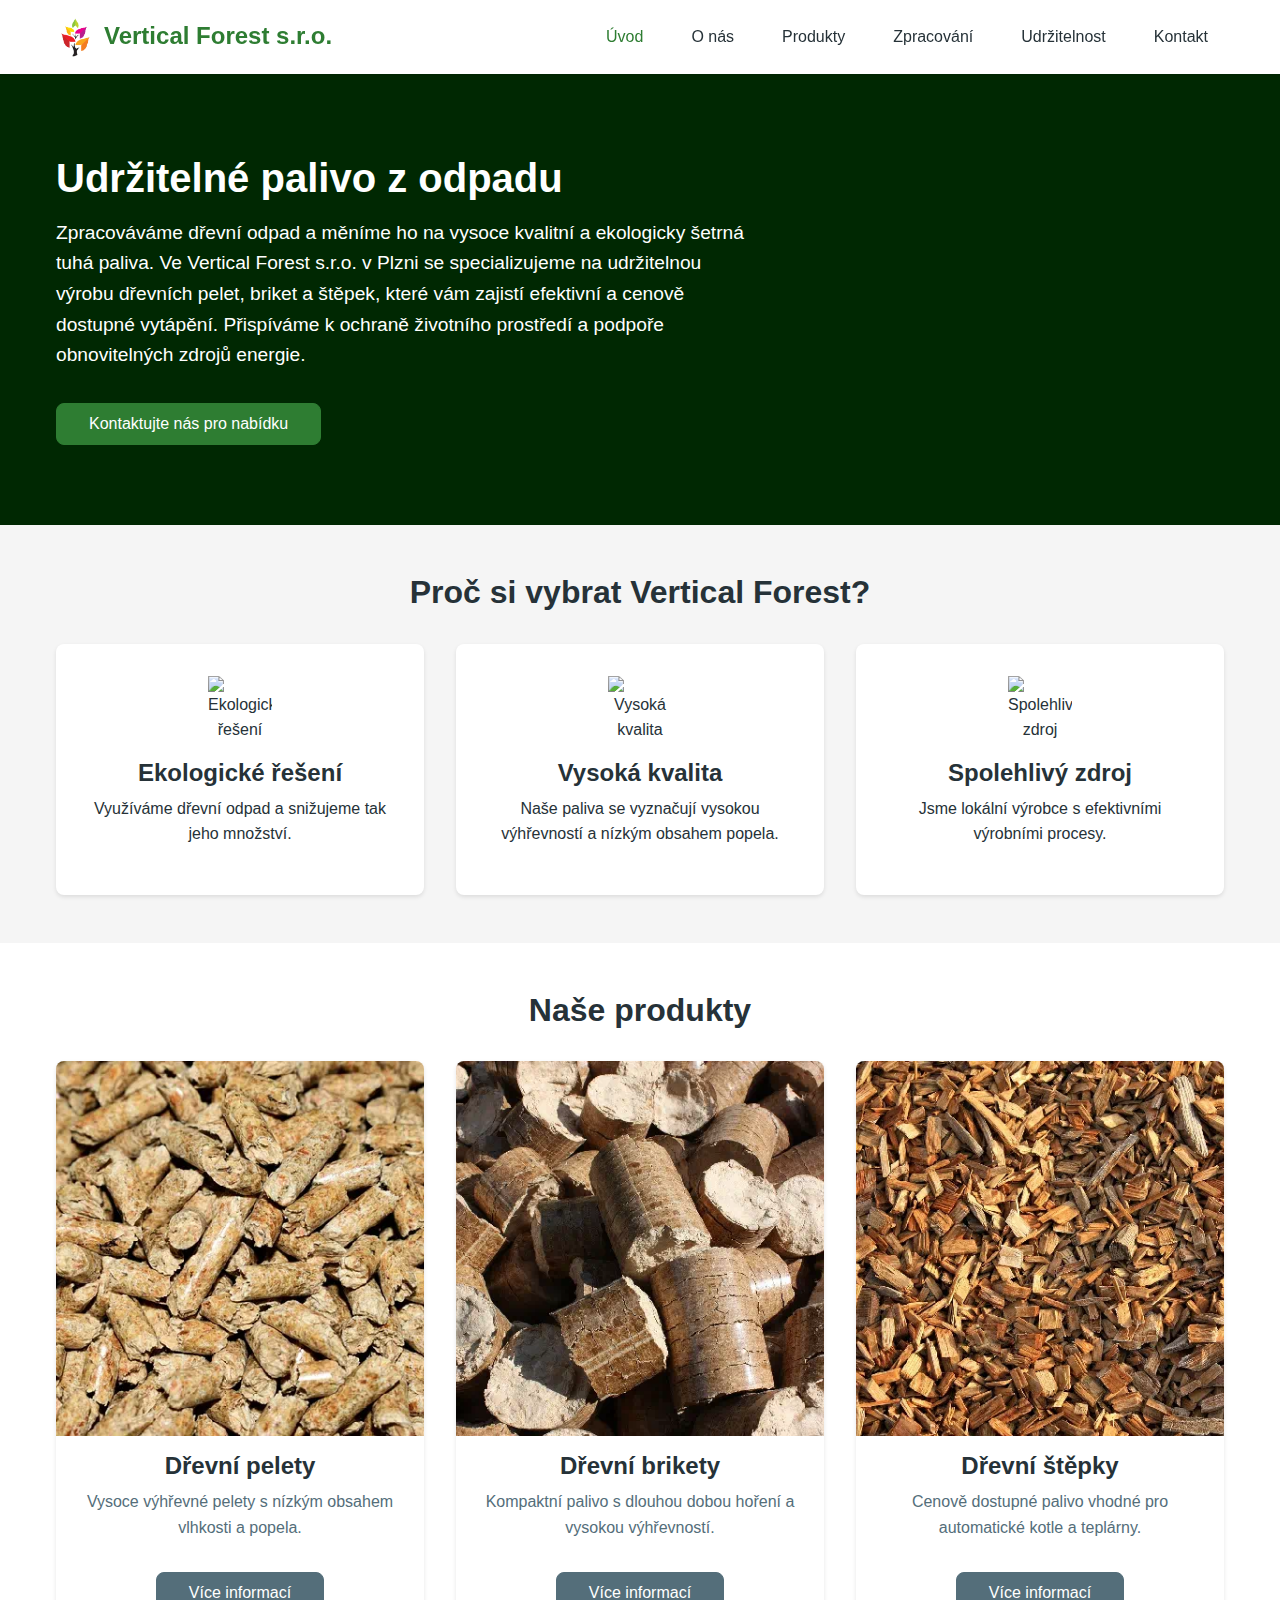
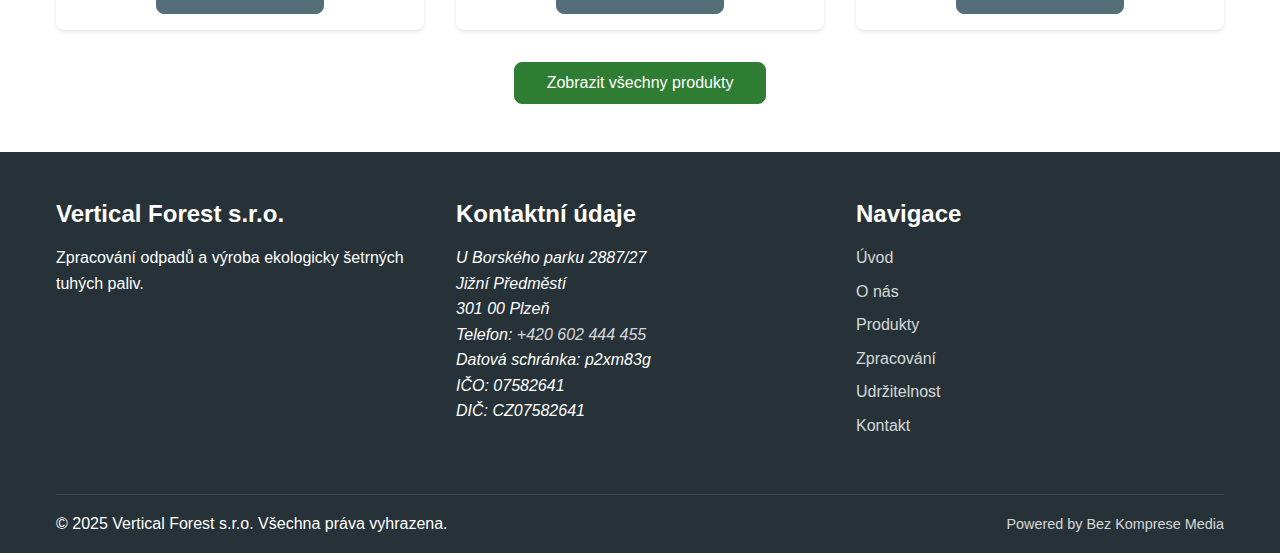
==== commit 89adbf74: "deleted footer nav to gallery nad technology" ====
--- a/index.html
+++ b/index.html
@@ -194,9 +194,7 @@
                         <li><a href="about.html">O nás</a></li>
                         <li><a href="products.html">Produkty</a></li>
                         <li><a href="processing.html">Zpracování</a></li>
-                        <li><a href="technology.html">Technologie</a></li>
                         <li><a href="sustainability.html">Udržitelnost</a></li>
-                        <li><a href="gallery.html">Galerie</a></li>
                         <li><a href="contact.html">Kontakt</a></li>
                     </ul>
                 </div>
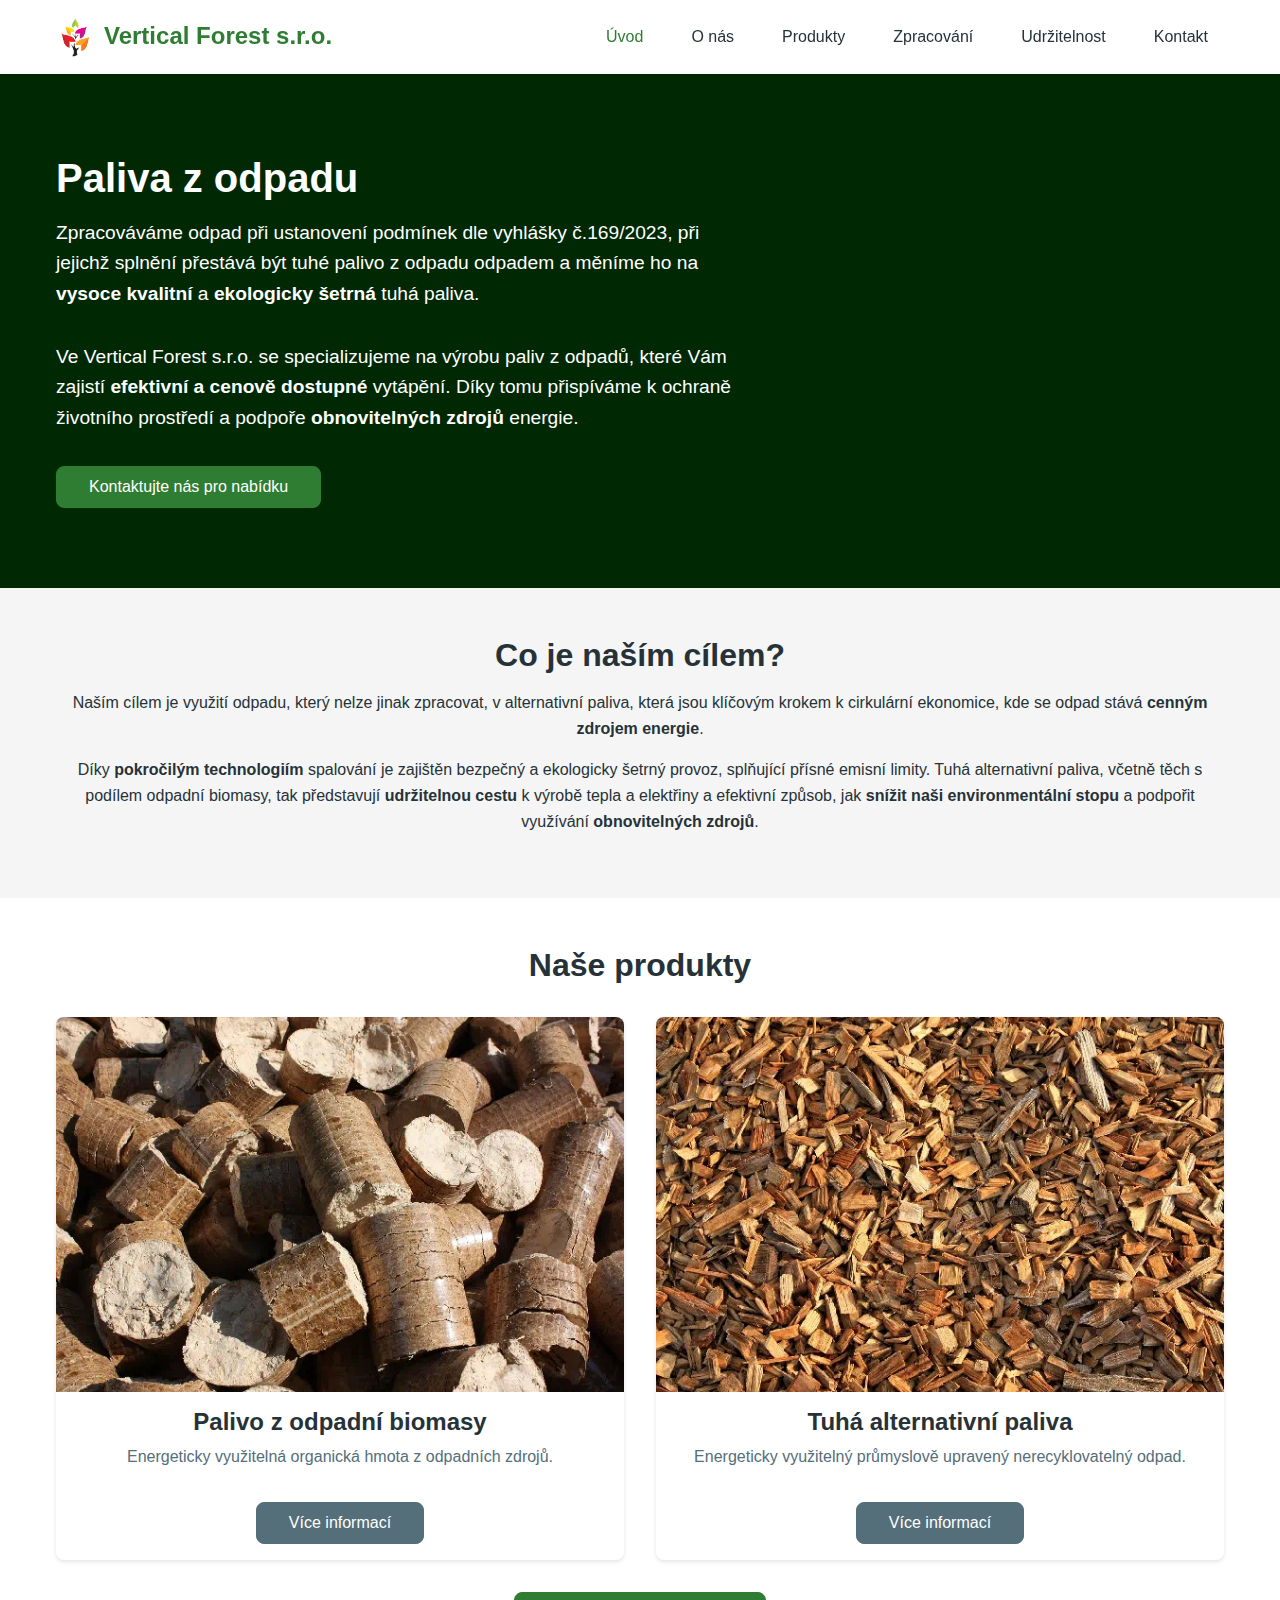
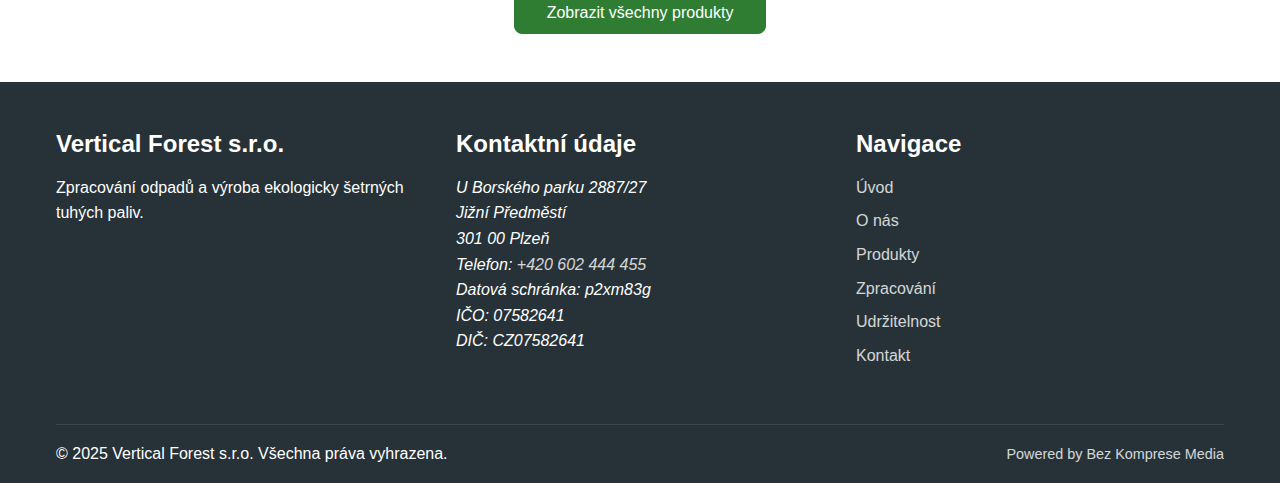
==== commit e004620d: "Changing of texts, added certificates, changed the video length, styling of non-styled content" ====
--- a/index.html
+++ b/index.html
@@ -1,36 +1,41 @@
 <!DOCTYPE html>
 <html lang="cs">
+
 <head>
     <meta charset="UTF-8">
     <meta name="viewport" content="width=device-width, initial-scale=1.0">
-    <meta name="description" content="Vertical Forest s.r.o. - Udržitelné palivo z odpadu. Specializujeme se na zpracování dřevního odpadu a výrobu vysoce kvalitních a ekologicky šetrných tuhých paliv v Plzni.">
-    <meta name="keywords" content="dřevní pelety, dřevní brikety, dřevní štěpky, zpracování dřevního odpadu, ekologické palivo, Plzeň">
+    <meta name="description"
+        content="Vertical Forest s.r.o. - Udržitelné palivo z odpadu. Specializujeme se na zpracování dřevního odpadu a výrobu vysoce kvalitních a ekologicky šetrných tuhých paliv v Plzni.">
+    <meta name="keywords"
+        content="dřevní pelety, dřevní brikety, dřevní štěpky, zpracování dřevního odpadu, ekologické palivo, Plzeň">
     <meta name="author" content="Vertical Forest s.r.o.">
-    
+
     <!-- Open Graph / Facebook -->
     <meta property="og:type" content="website">
     <meta property="og:url" content="https://www.verticalforest.cz/">
     <meta property="og:title" content="Vertical Forest s.r.o. - Udržitelné palivo z odpadu">
-    <meta property="og:description" content="Specializujeme se na zpracování dřevního odpadu a výrobu vysoce kvalitních a ekologicky šetrných tuhých paliv v Plzni.">
+    <meta property="og:description"
+        content="Specializujeme se na zpracování dřevního odpadu a výrobu vysoce kvalitních a ekologicky šetrných tuhých paliv v Plzni.">
     <meta property="og:image" content="assets/images/banner.png">
 
     <!-- Twitter -->
     <meta property="twitter:card" content="summary_large_image">
     <meta property="twitter:url" content="https://www.verticalforest.cz/">
     <meta property="twitter:title" content="Vertical Forest s.r.o. - Udržitelné palivo z odpadu">
-    <meta property="twitter:description" content="Specializujeme se na zpracování dřevního odpadu a výrobu vysoce kvalitních a ekologicky šetrných tuhých paliv v Plzni.">
+    <meta property="twitter:description"
+        content="Specializujeme se na zpracování dřevního odpadu a výrobu vysoce kvalitních a ekologicky šetrných tuhých paliv v Plzni.">
     <meta property="twitter:image" content="assets/images/banner.png">
-    
+
     <title>Vertical Forest s.r.o. - Udržitelné palivo z odpadu</title>
-    
+
     <!-- Favicon -->
     <link rel="icon" href="favicon.ico">
-    
+
     <!-- CSS -->
     <link rel="stylesheet" href="assets/css/normalize.css">
     <link rel="stylesheet" href="assets/css/main.css">
     <link rel="stylesheet" href="assets/css/responsive.css">
-    
+
     <!-- Structured Data / Schema.org -->
     <script type="application/ld+json">
     {
@@ -39,7 +44,7 @@
         "name": "Vertical Forest s.r.o.",
         "url": "https://www.verticalforest.cz",
         "logo": "https://www.verticalforest.cz/assets/images/logo.png",
-        "description": "Specializujeme se na zpracování dřevního odpadu a výrobu vysoce kvalitních a ekologicky šetrných tuhých paliv v Plzni.",
+        "description": "Specializujeme se na zpracování odpadu a výrobu vysoce kvalitních a ekologicky šetrných tuhých paliv.",
         "address": {
             "@type": "PostalAddress",
             "streetAddress": "U Borského parku 2887/27",
@@ -56,6 +61,7 @@
     }
     </script>
 </head>
+
 <body>
     <header class="site-header">
         <div class="container">
@@ -65,12 +71,12 @@
                     <h1>Vertical Forest s.r.o.</h1>
                 </a>
             </div>
-            
+
             <nav class="main-nav">
                 <button class="mobile-menu-toggle" aria-label="Otevřít menu">
                     <span class="hamburger-icon"></span>
                 </button>
-                
+
                 <ul class="nav-list">
                     <li class="nav-item active"><a href="index.html">Úvod</a></li>
                     <li class="nav-item"><a href="about.html">O&nbsp;nás</a></li>
@@ -88,8 +94,13 @@
         <section class="hero" style="background-image: url('assets/images/banner.svg');">
             <div class="container">
                 <div class="hero-content">
-                    <h2>Udržitelné palivo z odpadu</h2>
-                    <p>Zpracováváme dřevní odpad a měníme ho na vysoce kvalitní a ekologicky šetrná tuhá paliva. Ve Vertical Forest s.r.o. v Plzni se specializujeme na udržitelnou výrobu dřevních pelet, briket a štěpek, které vám zajistí efektivní a cenově dostupné vytápění. Přispíváme k ochraně životního prostředí a podpoře obnovitelných zdrojů energie.</p>
+                    <h2>Paliva z odpadu</h2>
+                    <p> Zpracováváme odpad při ustanovení podmínek dle vyhlášky č.169/2023, při jejichž splnění přestává
+                        být tuhé palivo z odpadu odpadem a měníme ho na <strong>vysoce kvalitní</strong> a <strong>ekologicky šetrná</strong> tuhá paliva.
+                    </p>
+                    <p>Ve Vertical Forest s.r.o. se specializujeme na výrobu paliv z odpadů, které Vám zajistí <strong>efektivní
+                        a cenově dostupné</strong> vytápění. Díky tomu přispíváme k ochraně životního prostředí a podpoře
+                        <strong>obnovitelných zdrojů</strong> energie.</p>
                     <a href="contact.html" class="btn btn-primary">Kontaktujte nás pro nabídku</a>
                 </div>
             </div>
@@ -98,32 +109,16 @@
         <!-- Benefits Section -->
         <section class="benefits">
             <div class="container">
-                <h2>Proč si vybrat Vertical Forest?</h2>
-                <div class="benefits-grid">
-                    <div class="benefit-card">
-                        <div class="benefit-icon">
-                            <img src="assets/images/icons/eco.svg" alt="Ekologické řešení" width="64" height="64">
-                        </div>
-                        <h3>Ekologické řešení</h3>
-                        <p>Využíváme dřevní odpad a snižujeme tak jeho množství.</p>
-                    </div>
-                    
-                    <div class="benefit-card">
-                        <div class="benefit-icon">
-                            <img src="assets/images/icons/quality.svg" alt="Vysoká kvalita" width="64" height="64">
-                        </div>
-                        <h3>Vysoká kvalita</h3>
-                        <p>Naše paliva se vyznačují vysokou výhřevností a nízkým obsahem popela.</p>
-                    </div>
-                    
-                    <div class="benefit-card">
-                        <div class="benefit-icon">
-                            <img src="assets/images/icons/local.svg" alt="Spolehlivý zdroj" width="64" height="64">
-                        </div>
-                        <h3>Spolehlivý zdroj</h3>
-                        <p>Jsme lokální výrobce s efektivními výrobními procesy.</p>
-                    </div>
-                </div>
+                <h2>Co je naším cílem?</h2>
+                <p>
+                    Naším cílem je využití odpadu, který nelze jinak zpracovat, v&nbsp;alternativní paliva, která jsou klíčovým krokem k&nbsp;cirkulární ekonomice, kde se odpad stává <strong>cenným zdrojem energie</strong>.</p>
+                <p>Díky <strong>pokročilým technologiím</strong> spalování je zajištěn bezpečný a ekologicky šetrný
+                    provoz, splňující přísné emisní limity. 
+                    Tuhá alternativní paliva, včetně těch s podílem odpadní biomasy, tak představují <strong>udržitelnou
+                    cestu</strong> k výrobě tepla a elektřiny a efektivní způsob, jak <strong>snížit naši environmentální stopu </strong>a podpořit využívání
+                    <strong>obnovitelných zdrojů</strong>.
+                </p>
+                
             </div>
         </section>
 
@@ -134,29 +129,22 @@
                 <div class="products-grid">
                     <div class="product-card">
                         <div class="product-image">
-                            <img src="assets/images/products/pelety_600.webp" alt="Dřevní pelety" width="300" height="200">
+                            <img src="assets/images/products/brikety_600.webp" alt="Dřevní brikety" width="300"
+                                height="200">
                         </div>
-                        <h3>Dřevní pelety</h3>
-                        <p>Vysoce výhřevné pelety s nízkým obsahem vlhkosti a popela.</p>
-                        <a href="products.html#pellets" class="btn btn-secondary">Více informací</a>
+                        <h3>Palivo z odpadní biomasy</h3>
+                        <p>Energeticky využitelná organická hmota z odpadních zdrojů.</p>
+                        <a href="products.html#biomass" class="btn btn-secondary">Více informací</a>
                     </div>
-                    
+
                     <div class="product-card">
                         <div class="product-image">
-                            <img src="assets/images/products/brikety_600.webp" alt="Dřevní brikety" width="300" height="200">
+                            <img src="assets/images/products/stepky_600.webp" alt="Dřevní štěpky" width="300"
+                                height="200">
                         </div>
-                        <h3>Dřevní brikety</h3>
-                        <p>Kompaktní palivo s dlouhou dobou hoření a vysokou výhřevností.</p>
-                        <a href="products.html#briquettes" class="btn btn-secondary">Více informací</a>
-                    </div>
-                    
-                    <div class="product-card">
-                        <div class="product-image">
-                            <img src="assets/images/products/stepky_600.webp" alt="Dřevní štěpky" width="300" height="200">
-                        </div>
-                        <h3>Dřevní štěpky</h3>
-                        <p>Cenově dostupné palivo vhodné pro automatické kotle a teplárny.</p>
-                        <a href="products.html#chips" class="btn btn-secondary">Více informací</a>
+                        <h3>Tuhá alternativní paliva</h3>
+                        <p>Energeticky využitelný průmyslově upravený nerecyklovatelný odpad.</p>
+                        <a href="products.html#tap" class="btn btn-secondary">Více informací</a>
                     </div>
                 </div>
                 <div class="text-center">
@@ -173,7 +161,7 @@
                     <h3>Vertical Forest s.r.o.</h3>
                     <p>Zpracování odpadů a výroba ekologicky šetrných tuhých paliv.</p>
                 </div>
-                
+
                 <div class="footer-contact">
                     <h3>Kontaktní údaje</h3>
                     <address>
@@ -186,7 +174,7 @@
                         DIČ: CZ07582641
                     </address>
                 </div>
-                
+
                 <div class="footer-nav">
                     <h3>Navigace</h3>
                     <ul>
@@ -199,7 +187,7 @@
                     </ul>
                 </div>
             </div>
-            
+
             <div class="footer-bottom">
                 <p>&copy; 2025 Vertical Forest s.r.o. Všechna práva vyhrazena.</p>
                 <div class="footer-legal">
@@ -212,4 +200,5 @@
     <!-- JavaScript -->
     <script src="assets/js/main.js" defer></script>
 </body>
+
 </html>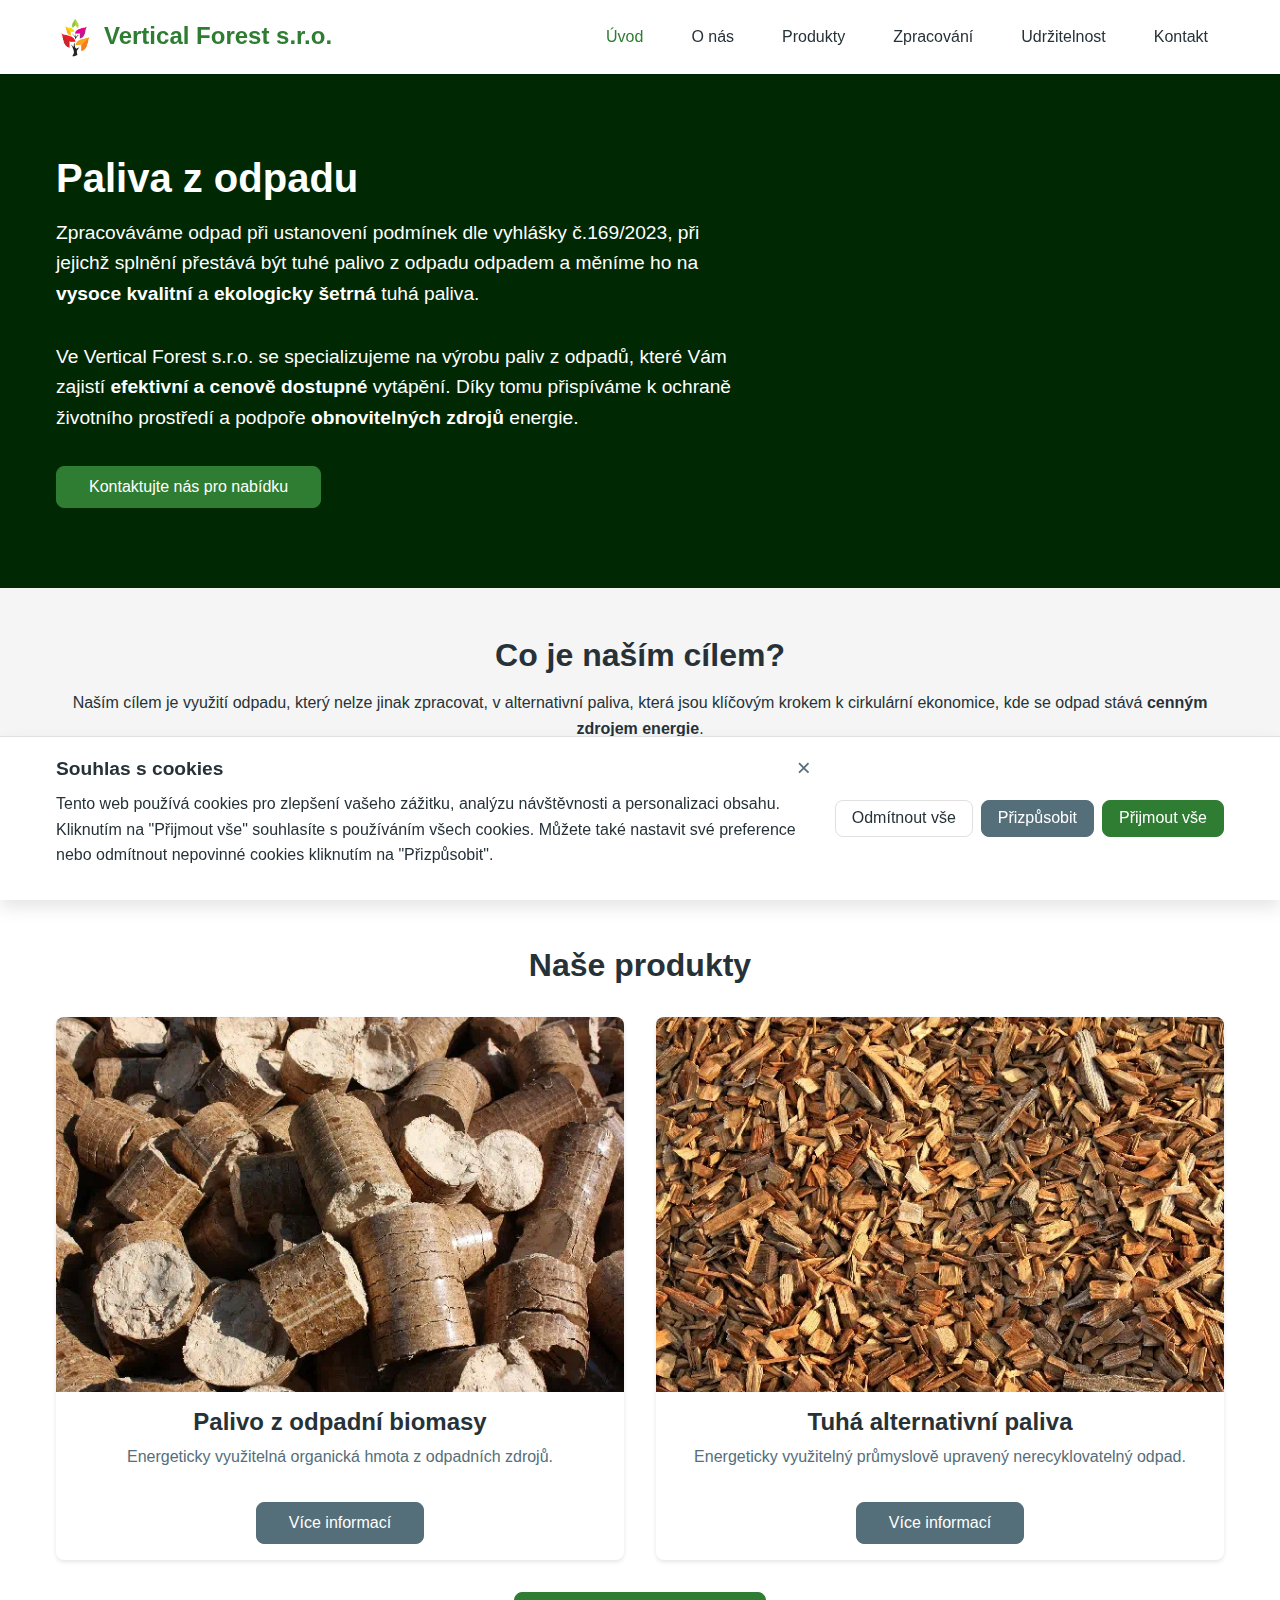
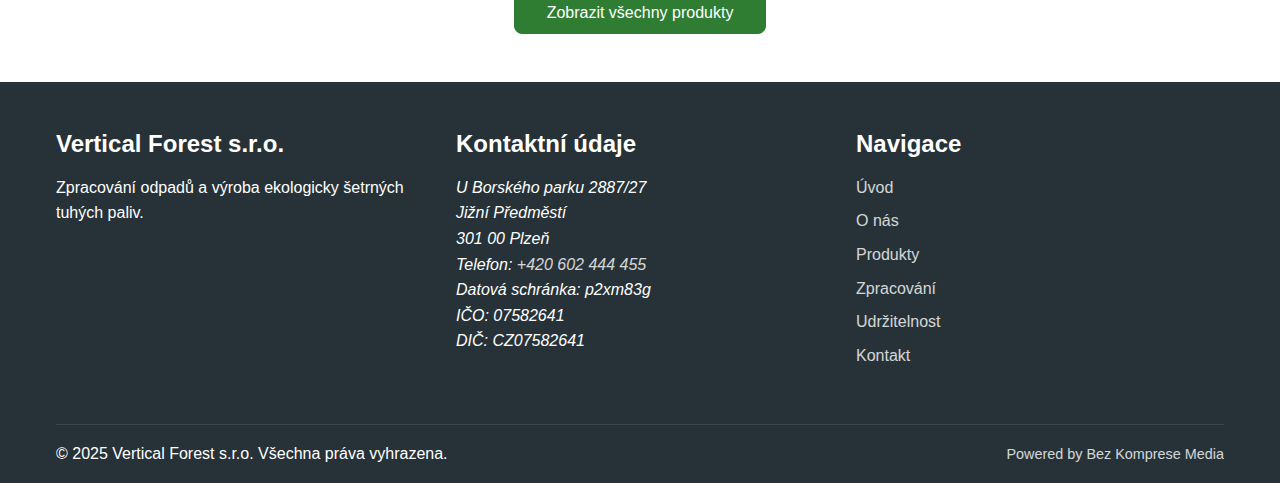
==== commit 298e762e: "GCM2 compatibility" ====
--- a/index.html
+++ b/index.html
@@ -35,6 +35,7 @@
     <link rel="stylesheet" href="assets/css/normalize.css">
     <link rel="stylesheet" href="assets/css/main.css">
     <link rel="stylesheet" href="assets/css/responsive.css">
+    <link rel="stylesheet" href="assets/css/cookie-consent.css">
 
     <!-- Structured Data / Schema.org -->
     <script type="application/ld+json">
@@ -199,6 +200,28 @@
 
     <!-- JavaScript -->
     <script src="assets/js/main.js" defer></script>
+    <script src="assets/js/cookie-consent.js" defer></script>
+    
+    <!-- Google tag (gtag.js) - with Consent Mode v2 -->
+    <script>
+        window.dataLayer = window.dataLayer || [];
+        function gtag(){dataLayer.push(arguments);}
+        
+        // Default consent - everything denied except necessary
+        gtag('consent', 'default', {
+            'ad_storage': 'denied',
+            'analytics_storage': 'denied',
+            'functionality_storage': 'denied',
+            'personalization_storage': 'denied',
+            'security_storage': 'granted', // Always granted for security purposes
+            'ad_user_data': 'denied',
+            'ad_personalization': 'denied'
+        });
+        
+        // Google Analytics tag would be loaded here
+        // gtag('js', new Date());
+        // gtag('config', 'G-XXXXXXXXXX');
+    </script>
 </body>
 
 </html>--- a/assets/css/cookie-consent.css
+++ b/assets/css/cookie-consent.css
@@ -0,0 +1,336 @@
+/* 
+ * Vertical Forest s.r.o. - Cookie Consent Stylesheet
+ * This file contains styles for the cookie consent banner
+ */
+
+.cookie-consent {
+    position: fixed;
+    bottom: 0;
+    left: 0;
+    right: 0;
+    background-color: var(--color-background);
+    box-shadow: var(--shadow-lg);
+    z-index: 1000;
+    padding: var(--spacing-md);
+    border-top: 1px solid var(--color-border);
+    transform: translateY(100%);
+    transition: transform var(--transition-medium);
+}
+
+.cookie-consent.active {
+    transform: translateY(0);
+}
+
+.cookie-consent-container {
+    display: flex;
+    flex-direction: column;
+    max-width: var(--container-max-width);
+    margin: 0 auto;
+    padding: 0 var(--container-padding);
+}
+
+.cookie-consent-header {
+    display: flex;
+    justify-content: space-between;
+    align-items: center;
+    margin-bottom: var(--spacing-sm);
+}
+
+.cookie-consent-title {
+    font-size: 1.2rem;
+    font-weight: 700;
+    margin: 0;
+}
+
+.cookie-consent-close {
+    background: none;
+    border: none;
+    cursor: pointer;
+    font-size: 1.5rem;
+    color: var(--color-text-light);
+    padding: 0;
+    display: flex;
+    align-items: center;
+    justify-content: center;
+    width: 30px;
+    height: 30px;
+    transition: color var(--transition-fast);
+}
+
+.cookie-consent-close:hover {
+    color: var(--color-text);
+}
+
+.cookie-consent-content {
+    margin-bottom: var(--spacing-md);
+}
+
+.cookie-consent-text {
+    margin-bottom: var(--spacing-md);
+}
+
+.cookie-consent-buttons {
+    display: flex;
+    flex-wrap: wrap;
+    gap: var(--spacing-sm);
+}
+
+.cookie-consent-button {
+    padding: var(--spacing-sm) var(--spacing-md);
+    border-radius: var(--border-radius-md);
+    font-weight: 500;
+    cursor: pointer;
+    transition: all var(--transition-fast);
+    text-align: center;
+}
+
+.cookie-consent-accept-all {
+    background-color: var(--color-primary);
+    color: var(--color-text-inverse);
+    border: 1px solid var(--color-primary);
+}
+
+.cookie-consent-accept-all:hover {
+    background-color: var(--color-primary-dark);
+    border-color: var(--color-primary-dark);
+}
+
+.cookie-consent-reject-all {
+    background-color: var(--color-background);
+    color: var(--color-text);
+    border: 1px solid var(--color-border);
+}
+
+.cookie-consent-reject-all:hover {
+    background-color: var(--color-background-alt);
+}
+
+.cookie-consent-customize {
+    background-color: var(--color-secondary);
+    color: var(--color-text-inverse);
+    border: 1px solid var(--color-secondary);
+}
+
+.cookie-consent-customize:hover {
+    background-color: var(--color-secondary-dark);
+    border-color: var(--color-secondary-dark);
+}
+
+/* Cookie preferences modal */
+.cookie-preferences {
+    position: fixed;
+    top: 0;
+    left: 0;
+    right: 0;
+    bottom: 0;
+    background-color: rgba(0, 0, 0, 0.5);
+    z-index: 1001;
+    display: flex;
+    align-items: center;
+    justify-content: center;
+    padding: var(--spacing-md);
+    opacity: 0;
+    visibility: hidden;
+    transition: opacity var(--transition-medium), visibility var(--transition-medium);
+}
+
+.cookie-preferences.active {
+    opacity: 1;
+    visibility: visible;
+}
+
+.cookie-preferences-container {
+    background-color: var(--color-background);
+    border-radius: var(--border-radius-md);
+    box-shadow: var(--shadow-lg);
+    width: 100%;
+    max-width: 600px;
+    max-height: 90vh;
+    overflow-y: auto;
+}
+
+.cookie-preferences-header {
+    display: flex;
+    justify-content: space-between;
+    align-items: center;
+    padding: var(--spacing-md);
+    border-bottom: 1px solid var(--color-border);
+}
+
+.cookie-preferences-title {
+    font-size: 1.2rem;
+    font-weight: 700;
+    margin: 0;
+}
+
+.cookie-preferences-close {
+    background: none;
+    border: none;
+    cursor: pointer;
+    font-size: 1.5rem;
+    color: var(--color-text-light);
+    padding: 0;
+    display: flex;
+    align-items: center;
+    justify-content: center;
+    width: 30px;
+    height: 30px;
+    transition: color var(--transition-fast);
+}
+
+.cookie-preferences-close:hover {
+    color: var(--color-text);
+}
+
+.cookie-preferences-content {
+    padding: var(--spacing-md);
+}
+
+.cookie-preferences-description {
+    margin-bottom: var(--spacing-md);
+}
+
+.cookie-preferences-options {
+    margin-bottom: var(--spacing-md);
+}
+
+.cookie-option {
+    margin-bottom: var(--spacing-md);
+    padding-bottom: var(--spacing-md);
+    border-bottom: 1px solid var(--color-border);
+}
+
+.cookie-option:last-child {
+    border-bottom: none;
+}
+
+.cookie-option-header {
+    display: flex;
+    justify-content: space-between;
+    align-items: center;
+    margin-bottom: var(--spacing-sm);
+}
+
+.cookie-option-title {
+    font-weight: 700;
+    margin: 0;
+}
+
+.cookie-option-toggle {
+    position: relative;
+    display: inline-block;
+    width: 50px;
+    height: 24px;
+}
+
+.cookie-option-toggle input {
+    opacity: 0;
+    width: 0;
+    height: 0;
+}
+
+.cookie-option-slider {
+    position: absolute;
+    cursor: pointer;
+    top: 0;
+    left: 0;
+    right: 0;
+    bottom: 0;
+    background-color: var(--color-border);
+    transition: var(--transition-fast);
+    border-radius: 24px;
+}
+
+.cookie-option-slider:before {
+    position: absolute;
+    content: "";
+    height: 16px;
+    width: 16px;
+    left: 4px;
+    bottom: 4px;
+    background-color: var(--color-background);
+    transition: var(--transition-fast);
+    border-radius: 50%;
+}
+
+.cookie-option-toggle input:checked + .cookie-option-slider {
+    background-color: var(--color-primary);
+}
+
+.cookie-option-toggle input:checked + .cookie-option-slider:before {
+    transform: translateX(26px);
+}
+
+.cookie-option-description {
+    margin-top: var(--spacing-sm);
+    color: var(--color-text-light);
+    font-size: 0.9rem;
+}
+
+.cookie-preferences-buttons {
+    display: flex;
+    justify-content: flex-end;
+    gap: var(--spacing-sm);
+    padding: var(--spacing-md);
+    border-top: 1px solid var(--color-border);
+}
+
+.cookie-preferences-save {
+    background-color: var(--color-primary);
+    color: var(--color-text-inverse);
+    border: 1px solid var(--color-primary);
+    padding: var(--spacing-sm) var(--spacing-md);
+    border-radius: var(--border-radius-md);
+    font-weight: 500;
+    cursor: pointer;
+    transition: all var(--transition-fast);
+}
+
+.cookie-preferences-save:hover {
+    background-color: var(--color-primary-dark);
+    border-color: var(--color-primary-dark);
+}
+
+/* Cookie settings button (fixed) */
+.cookie-settings-button {
+    position: fixed;
+    bottom: var(--spacing-md);
+    right: var(--spacing-md);
+    background-color: var(--color-background);
+    color: var(--color-text);
+    border: 1px solid var(--color-border);
+    border-radius: var(--border-radius-md);
+    padding: var(--spacing-sm) var(--spacing-md);
+    font-size: 0.9rem;
+    box-shadow: var(--shadow-sm);
+    cursor: pointer;
+    z-index: 99;
+    transition: all var(--transition-fast);
+    display: none;
+}
+
+.cookie-settings-button.active {
+    display: block;
+}
+
+.cookie-settings-button:hover {
+    background-color: var(--color-background-alt);
+}
+
+/* Responsive styles */
+@media (min-width: 768px) {
+    .cookie-consent-container {
+        flex-direction: row;
+        align-items: center;
+    }
+    
+    .cookie-consent-content {
+        flex: 1;
+        margin-bottom: 0;
+        margin-right: var(--spacing-md);
+    }
+    
+    .cookie-consent-buttons {
+        flex-shrink: 0;
+    }
+}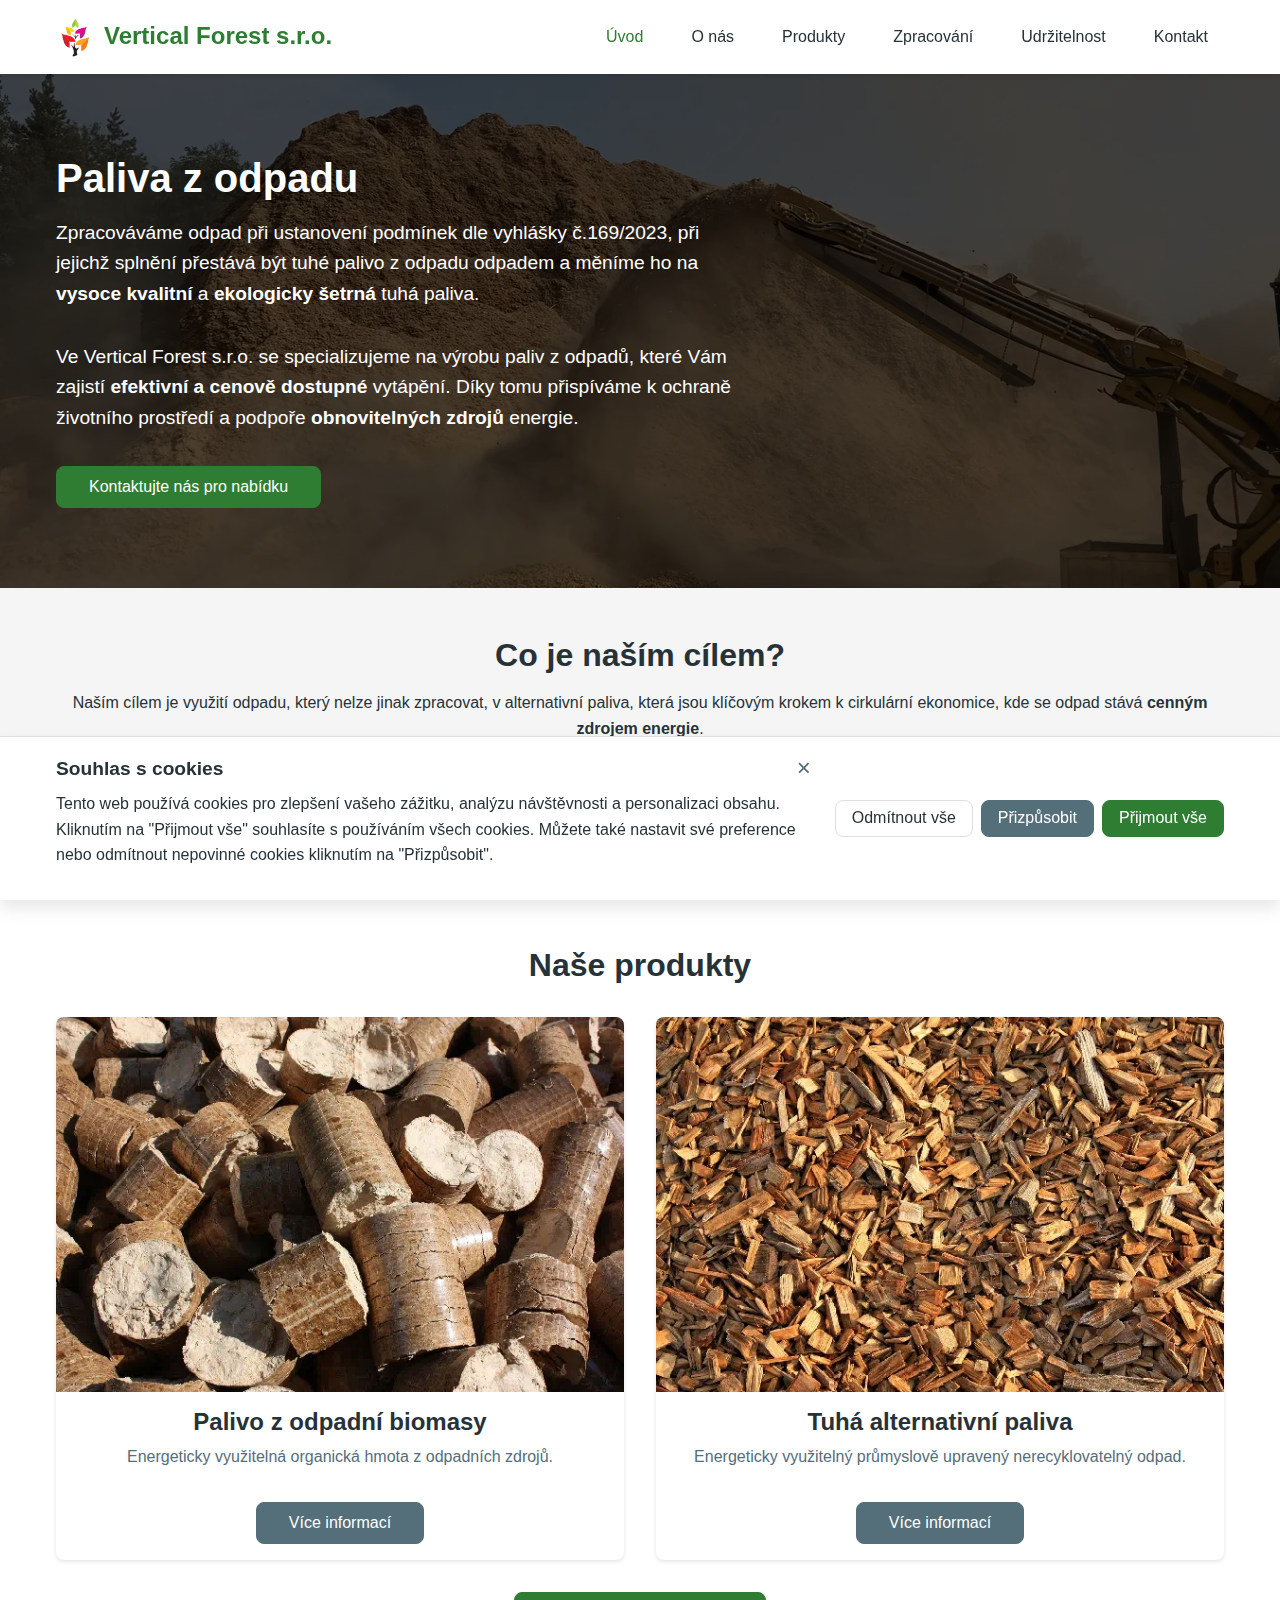
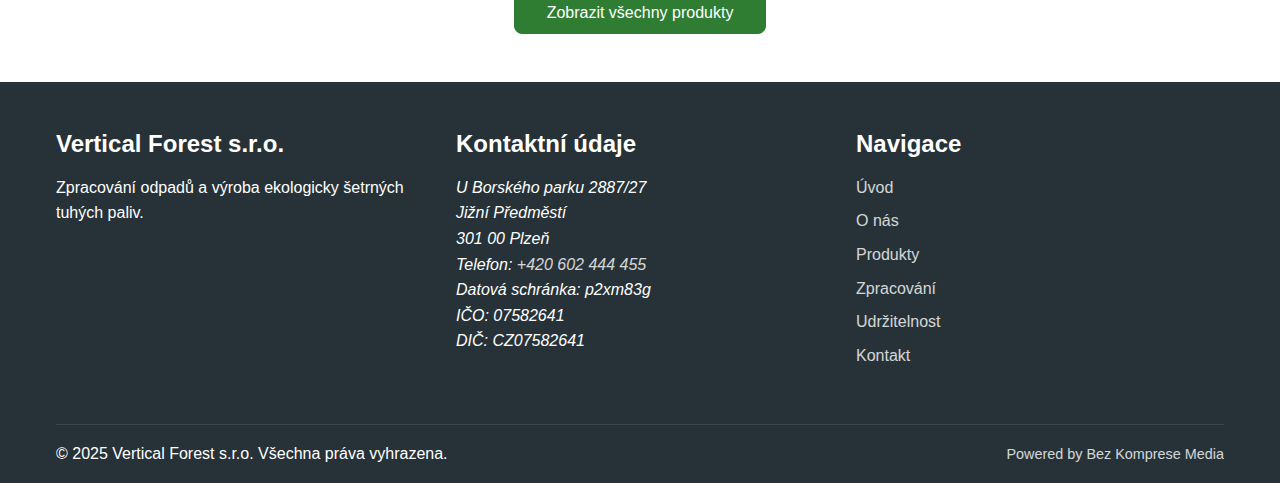
==== commit 194b05a7: "Added hero background photo and styling, fixed the menu" ====
--- a/index.html
+++ b/index.html
@@ -92,7 +92,7 @@
 
     <main>
         <!-- Hero Section -->
-        <section class="hero" style="background-image: url('assets/images/banner.svg');">
+        <section class="hero" style="background-image: linear-gradient(rgba(0, 0, 0, 0.4), rgba(0, 0, 0, 0.4)), url('assets/images/gallery/fotoUvod.webp');">
             <div class="container">
                 <div class="hero-content">
                     <h2>Paliva z odpadu</h2>
--- a/assets/css/responsive.css
+++ b/assets/css/responsive.css
@@ -95,6 +95,8 @@
 @media (max-width: 991.98px) {
     .mobile-menu-toggle {
         display: block;
+        position: relative;
+        z-index: 1003;
     }
     
     .logo-image {
@@ -113,7 +115,7 @@
         padding: var(--spacing-xl) var(--spacing-lg);
         box-shadow: var(--shadow-lg);
         transition: right var(--transition-medium);
-        z-index: 1000;
+        z-index: 1001;
     }
     
     .nav-list.active {
@@ -122,11 +124,16 @@
     
     .nav-item {
         margin: 0 0 var(--spacing-md) 0;
+        position: relative;
+        z-index: 1002;
     }
     
     .nav-item a {
         padding: var(--spacing-sm) 0;
         font-size: 1.1rem;
+        display: block;
+        position: relative;
+        z-index: 1002;
     }
     
     .mobile-menu-toggle.active .hamburger-icon {
@@ -156,10 +163,12 @@
         height: 100%;
         background-color: rgba(0, 0, 0, 0.5);
         z-index: 999;
+        pointer-events: none;
     }
     
     .menu-overlay.active {
         display: block;
+        z-index: 99;
     }
 }
 
